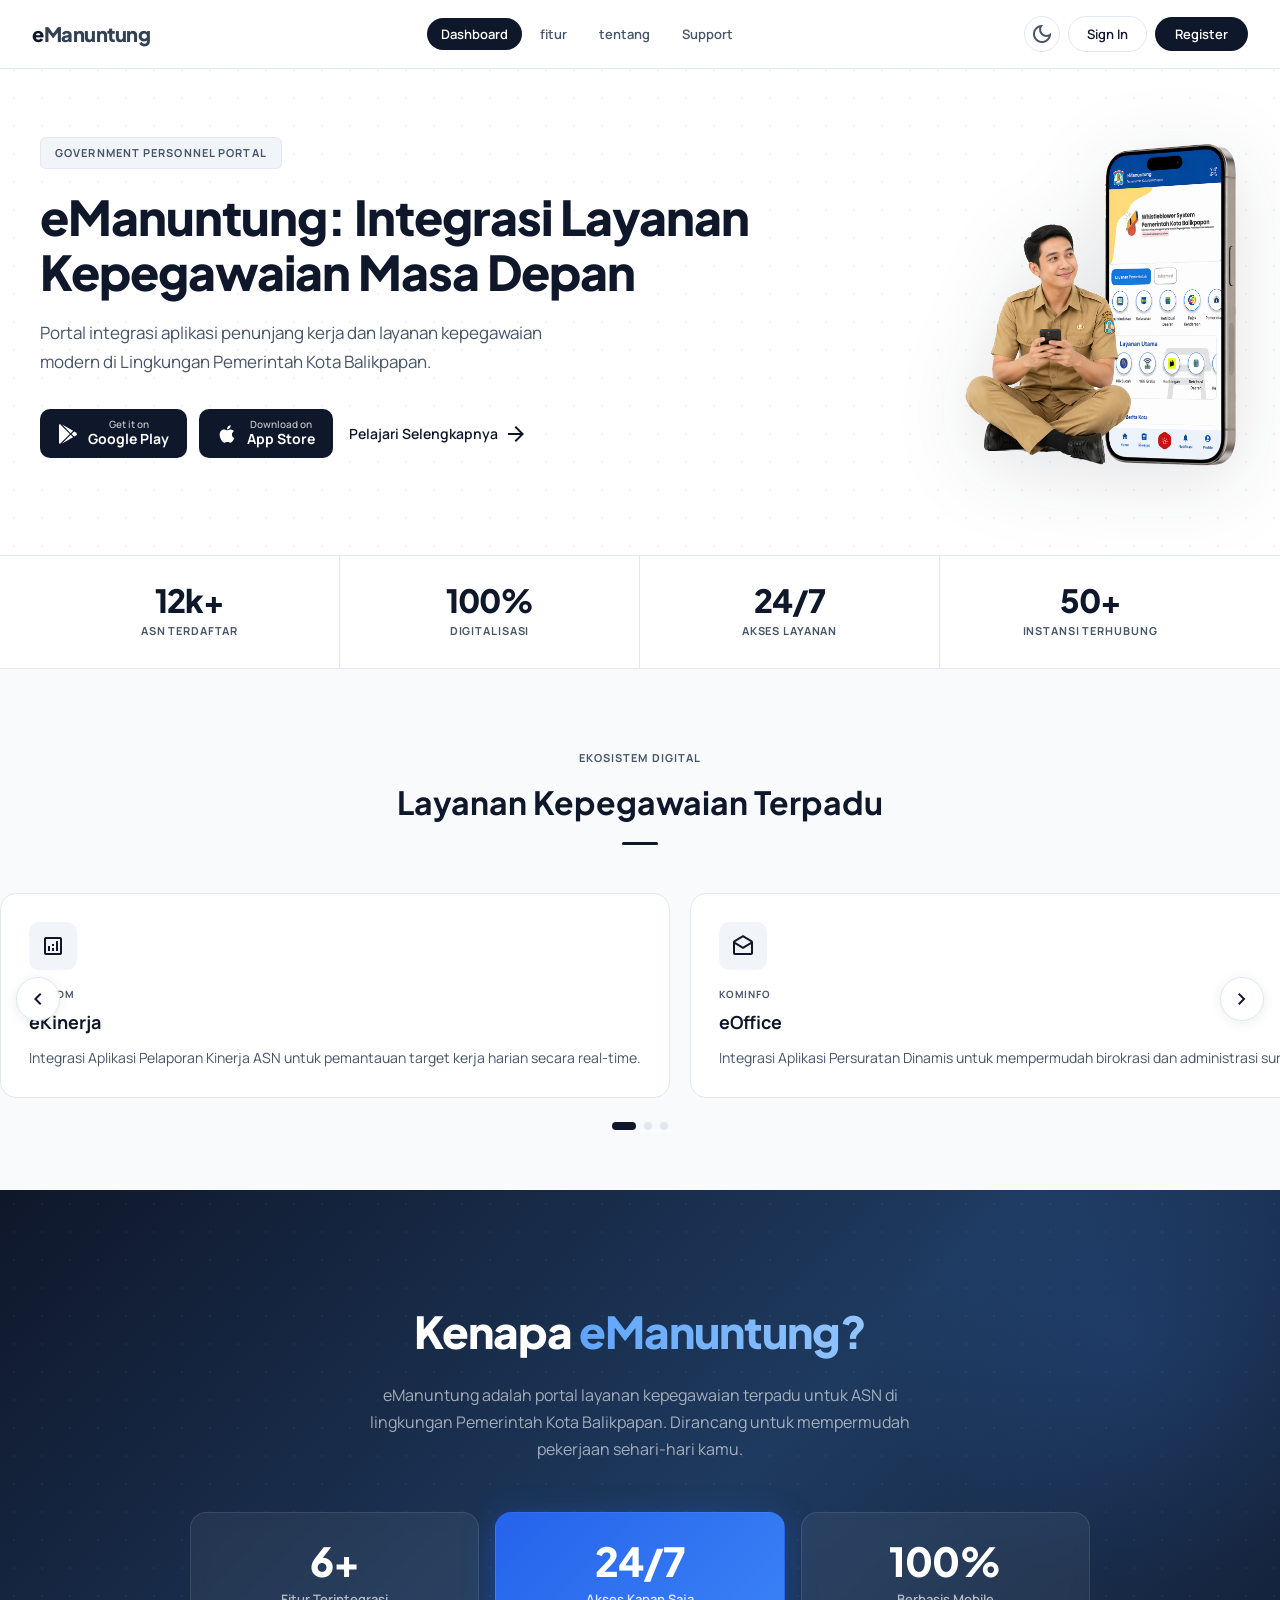
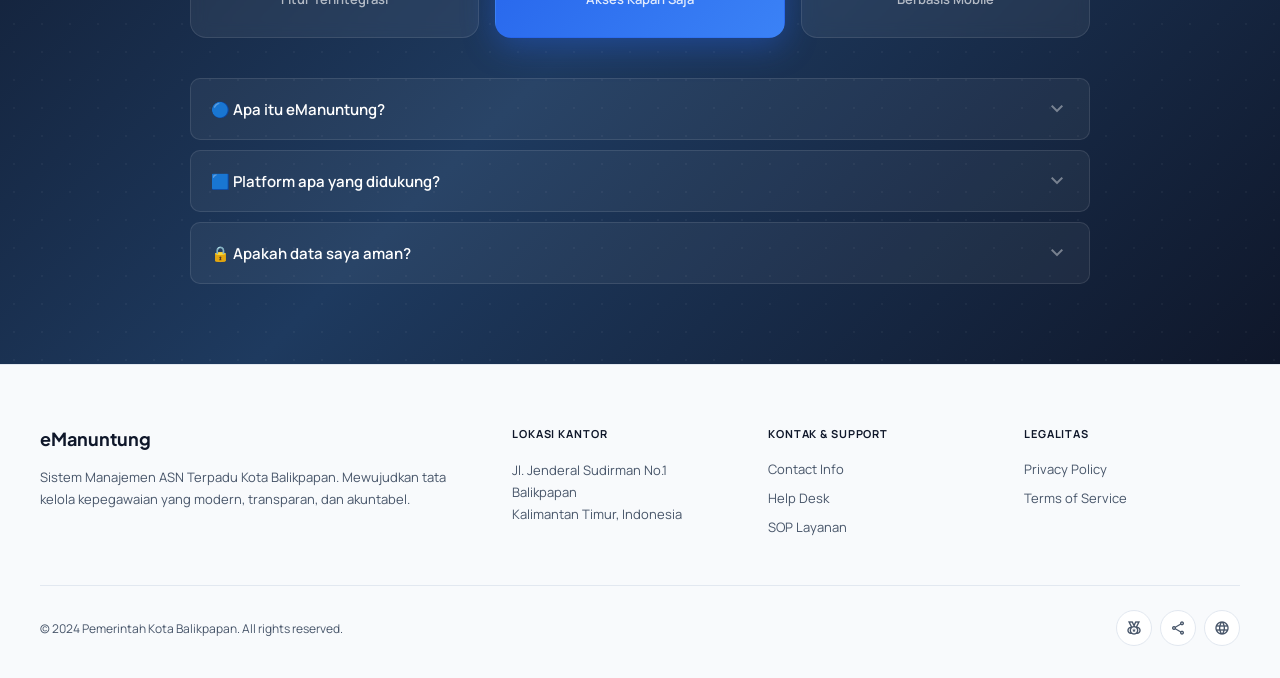
==== tes 2/index.html @ 8e890d52 "furst" ====
<!DOCTYPE html>
<html lang="id" data-theme="light">
<head>
  <meta charset="UTF-8" />
  <meta name="viewport" content="width=device-width, initial-scale=1.0" />
  <title>eManuntung - Portal Layanan Kepegawaian Balikpapan</title>
  <link rel="stylesheet" href="style.css" />
  <link href="https://fonts.googleapis.com/css2?family=Manrope:wght@400;500;600;700;800&family=Plus+Jakarta+Sans:wght@700;800&display=swap" rel="stylesheet" />
  <link href="https://fonts.googleapis.com/css2?family=Material+Symbols+Outlined:opsz,wght,FILL,GRAD@24,400,0,0" rel="stylesheet" />
</head>
<body>

  <!-- NAVBAR -->
  <nav class="navbar" id="navbar">
    <div class="nav-container">
      <div class="nav-brand">e<span>Manuntung</span></div>

      <div class="nav-links" id="navLinks">
        <a href="#hero" class="nav-link active">Dashboard</a>
        <a href="#features" class="nav-link">fitur</a>
        <a href="#guidelines" class="nav-link">tentang</a>
      
        <a href="#support" class="nav-link">Support</a>
      </div>

      <div class="nav-actions">
        <button class="btn-dark-toggle" id="darkToggle" title="Toggle Dark Mode">
          <span class="material-symbols-outlined" id="darkIcon">dark_mode</span>
        </button>
        <button class="btn-outline" id="btnSignIn">Sign In</button>
        <button class="btn-solid" id="btnRegister">Register</button>
        <button class="nav-hamburger" id="hamburger">
          <span class="material-symbols-outlined">menu</span>
        </button>
      </div>
    </div>
  </nav>

  <!-- HERO -->
  <header class="hero" id="hero">
    <div class="hero-pattern"></div>
    <div class="hero-container">
      <div class="hero-content">
        <div class="hero-badge">Government Personnel Portal</div>
        <h1 class="hero-title">eManuntung: Integrasi Layanan Kepegawaian Masa Depan</h1>
        <p class="hero-desc">Portal integrasi aplikasi penunjang kerja dan layanan kepegawaian modern di Lingkungan Pemerintah Kota Balikpapan.</p>
        <div class="hero-ctas">
          <button class="cta-store">
            <svg viewBox="0 0 512 512" width="20" height="20"><path d="M325.3 234.3L104.6 13l280.8 161.2-60.1 60.1zM47 0C34 6.8 25.3 19.2 25.3 35.3v441.3c0 16.1 8.7 28.5 21.7 35.3l256.6-256L47 0zm425.2 225.6l-58.9-34.1-65.7 64.5 65.7 64.5 60.1-34.1c18-10.3 18-28.5-1.2-40.8zM325.3 277.7l60.1 60.1L104.6 499l220.7-221.3z" fill="currentColor"/></svg>
            <div>



              
              <div class="store-sub">Get it on</div>
              <div class="store-name">Google Play</div>
            </div>
          </button>
          <button class="cta-store">
            <svg viewBox="0 0 384 512" width="20" height="20"><path d="M318.7 268.7c-.2-36.7 16.4-64.4 50-84.8-18.8-26.9-47.2-41.7-84.7-44.6-35.5-2.8-74.3 20.7-88.5 20.7-15 0-49.4-19.7-76.4-19.7C63.3 141.2 4 184.8 4 273.5q0 39.3 14.4 81.2c12.8 36.7 59 126.7 107.2 125.2 25.2-.6 43-17.9 75.8-17.9 31.8 0 48.3 17.9 76.4 17.9 48.6-.7 90.4-82.5 102.6-119.3-65.2-30.7-61.7-90-61.7-91.9zm-56.6-164.2c27.3-32.4 24.8-61.9 24-72.5-24.1 1.4-52 16.4-67.9 34.9-17.5 19.8-27.8 44.3-25.6 71.9 26.1 2 49.9-11.4 69.5-34.3z" fill="currentColor"/></svg>
            <div>
                

              <div class="store-sub">Download on</div>
              <div class="store-name">App Store</div> 
               
            </div>
          </button>
          <button class="cta-learn">
            Pelajari Selengkapnya
            <span class="material-symbols-outlined">arrow_forward</span>
          </button>
        </div>
      </div>
     <div class="hero-image-wrap">
  <img src="gambar orang dan hp.png" alt="eManuntung App Preview" class="hero-img" />
</div>
    </div>
  </header>

  <!-- STATS -->
  <section class="stats-bar">
    <div class="stats-container">
      <div class="stat-item">
        <div class="stat-num">12k+</div>
        <div class="stat-lbl">ASN Terdaftar</div>
      </div>
      <div class="stat-item">
        <div class="stat-num">100%</div>
        <div class="stat-lbl">Digitalisasi</div>
      </div>
      <div class="stat-item">
        <div class="stat-num">24/7</div>
        <div class="stat-lbl">Akses Layanan</div>
      </div>
      <div class="stat-item">
        <div class="stat-num">50+</div>
        <div class="stat-lbl">Instansi Terhubung</div>
      </div>
    </div>
  </section>

  <!-- FEATURES -->
  <section class="features" id="features">
    <div class="section-header">
      <span class="section-label">Ekosistem Digital</span>
      <h2 class="section-title">Layanan Kepegawaian Terpadu</h2>
      <div class="section-divider"></div>
    </div>

    <div class="slider-wrapper">
      <button class="slider-btn left" id="sliderLeft">
        <span class="material-symbols-outlined">chevron_left</span>
      </button>
      <div class="cards-track" id="cardsTrack">
        <div class="feature-card">
          <div class="card-icon"><span class="material-symbols-outlined" style="--fill:1">analytics</span></div>
          <div class="card-tag">BKPSDM</div>
          <div class="card-name">eKinerja</div>
          <p class="card-desc">Integrasi Aplikasi Pelaporan Kinerja ASN untuk pemantauan target kerja harian secara real-time.</p>
        </div>
        <div class="feature-card">
          <div class="card-icon"><span class="material-symbols-outlined" style="--fill:1">drafts</span></div>
          <div class="card-tag">KOMINFO</div>
          <div class="card-name">eOffice</div>
          <p class="card-desc">Integrasi Aplikasi Persuratan Dinamis untuk mempermudah birokrasi dan administrasi surat-menyurat.</p>
        </div>
        <div class="feature-card">
          <div class="card-icon"><span class="material-symbols-outlined" style="--fill:1">location_on</span></div>
          <div class="card-tag">KEHADIRAN</div>
          <div class="card-name">Presensi Kehadiran</div>
          <p class="card-desc">Presensi Online berbasis GPS Mobile untuk akurasi data kehadiran pegawai.</p>
        </div>
        <div class="feature-card">
          <div class="card-icon"><span class="material-symbols-outlined" style="--fill:1">groups</span></div>
          <div class="card-tag">KEGIATAN</div>
          <div class="card-name">Presensi Kegiatan</div>
          <p class="card-desc">Presensi Kegiatan, Rapat atau Event berbasis GPS Mobile untuk dokumentasi terintegrasi.</p>
        </div>
        <div class="feature-card">
          <div class="card-icon"><span class="material-symbols-outlined" style="--fill:1">mail</span></div>
          <div class="card-tag">KOMUNIKASI</div>
          <div class="card-name">eMail Kota</div>
          <p class="card-desc">Integrasi Akses Akun eMail Pemerintah Kota Balikpapan untuk koordinasi kedinasan yang aman.</p>
        </div>
        <div class="feature-card">
          <div class="card-icon"><span class="material-symbols-outlined" style="--fill:1">database</span></div>
          <div class="card-tag">BKPSDM</div>
          <div class="card-name">Simpeg</div>
          <p class="card-desc">Integrasi Data Sistem Informasi Kepegawaian BKPSDM untuk pengelolaan profil ASN terpusat.</p>
        </div>
      </div>
      <button class="slider-btn right" id="sliderRight">
        <span class="material-symbols-outlined">chevron_right</span>
      </button>
    </div>
    <div class="slider-dots" id="sliderDots">
      <div class="dot active"></div>
      <div class="dot"></div>
      <div class="dot"></div>
    </div>
  </section>
<!-- KENAPA EMANUNTUNG -->
<section class="why-section" id="guidelines">
  <div class="why-container">

    <div class="why-header">
      <span class="why-label"></span>
      <h2 class="why-title">Kenapa <span>eManuntung?</span></h2>
      <p class="why-desc">eManuntung adalah portal layanan kepegawaian terpadu untuk ASN di lingkungan Pemerintah Kota Balikpapan. Dirancang untuk mempermudah pekerjaan sehari-hari kamu.</p>
    </div>

    <div class="why-stats">
      <div class="why-stat-card">
        <div class="why-stat-num">6+</div>
        <div class="why-stat-lbl">Fitur Terintegrasi</div>
      </div>
      <div class="why-stat-card highlight">
        <div class="why-stat-num">24/7</div>
        <div class="why-stat-lbl">Akses Kapan Saja</div>
      </div>
      <div class="why-stat-card">
        <div class="why-stat-num">100%</div>
        <div class="why-stat-lbl">Berbasis Mobile</div>
      </div>
    </div>

    <div class="why-faq">
      <div class="faq-item">
        <button class="faq-btn" onclick="toggleFaq(this)">
          <span>🔵 Apa itu eManuntung?</span>
          <span class="material-symbols-outlined faq-icon">expand_more</span>
        </button>
        <div class="faq-answer">
          eManuntung adalah aplikasi portal terintegrasi yang menghubungkan seluruh layanan kepegawaian ASN Kota Balikpapan dalam satu platform digital yang mudah diakses.
        </div>
      </div>
      <div class="faq-item">
        <button class="faq-btn" onclick="toggleFaq(this)">
          <span>🟦 Platform apa yang didukung?</span>
          <span class="material-symbols-outlined faq-icon">expand_more</span>
        </button>
        <div class="faq-answer">
          eManuntung tersedia di Android (Google Play) dan iOS (App Store), serta dapat diakses melalui browser di desktop maupun perangkat mobile.
        </div>
      </div>
      <div class="faq-item">
        <button class="faq-btn" onclick="toggleFaq(this)">
          <span>🔒 Apakah data saya aman?</span>
          <span class="material-symbols-outlined faq-icon">expand_more</span>
        </button>
        <div class="faq-answer">
          Ya, seluruh data ASN dienkripsi dan disimpan di server pemerintah yang aman sesuai standar keamanan data nasional.
        </div>
      </div>
    </div>

  </div>
</section>

  <!-- FOOTER -->
  <footer class="footer">
    <div class="footer-container">
      <div class="footer-col">
        <div class="footer-brand">eManuntung</div>
        <p class="footer-text">Sistem Manajemen ASN Terpadu Kota Balikpapan. Mewujudkan tata kelola kepegawaian yang modern, transparan, dan akuntabel.</p>
      </div>
      <div class="footer-col">
        <div class="footer-head">Lokasi Kantor</div>
        <p class="footer-text">Jl. Jenderal Sudirman No.1 Balikpapan<br/>Kalimantan Timur, Indonesia</p>
      </div>
      <div class="footer-col">
        <div class="footer-head">Kontak &amp; Support</div>
        <a href="#" class="footer-link">Contact Info</a>
        <a href="#" class="footer-link">Help Desk</a>
        <a href="#" class="footer-link">SOP Layanan</a>
      </div>
      <div class="footer-col">
        <div class="footer-head">Legalitas</div>
        <a href="#" class="footer-link">Privacy Policy</a>
        <a href="#" class="footer-link">Terms of Service</a>
      </div>
    </div>
    <div class="footer-bottom">
      <span>© 2024 Pemerintah Kota Balikpapan. All rights reserved.</span>
      <div class="social-icons">
        <a href="#" class="social-icon"><span class="material-symbols-outlined">social_leaderboard</span></a>
        <a href="#" class="social-icon"><span class="material-symbols-outlined">share</span></a>
        <a href="#" class="social-icon"><span class="material-symbols-outlined">language</span></a>
      </div>
    </div>
  </footer>

  <!-- MODAL SIGN IN -->
  <div class="modal-overlay" id="modalSignIn">
    <div class="modal">
      <button class="modal-close" id="closeSignIn"><span class="material-symbols-outlined">close</span></button>
      <div class="modal-logo">e<span>Manuntung</span></div>
      <h2 class="modal-title">Masuk ke Akun</h2>
      <p class="modal-desc">Gunakan akun kepegawaian Anda</p>
      <div class="form-group">
        <label>NIP / Username</label>
        <input type="text" placeholder="Masukkan NIP atau username" />
      </div>
      <div class="form-group">
        <label>Password</label>
        <input type="password" placeholder="Masukkan password" />
      </div>
      <button class="modal-btn">Masuk</button>
      <p class="modal-switch">Belum punya akun? <span id="switchToRegister">Daftar sekarang</span></p>
    </div>
  </div>

  <!-- MODAL REGISTER -->
  <div class="modal-overlay" id="modalRegister">
    <div class="modal">
      <button class="modal-close" id="closeRegister"><span class="material-symbols-outlined">close</span></button>
      <div class="modal-logo">e<span>Manuntung</span></div>
      <h2 class="modal-title">Daftar Akun</h2>
      <p class="modal-desc">Buat akun kepegawaian baru</p>
      <div class="form-group">
        <label>Nama Lengkap</label>
        <input type="text" placeholder="Masukkan nama lengkap" />
      </div>
      <div class="form-group">
        <label>NIP</label>
        <input type="text" placeholder="Masukkan NIP" />
      </div>
      <div class="form-group">
        <label>Password</label>
        <input type="password" placeholder="Buat password" />
      </div>
      <button class="modal-btn">Daftar</button>
      <p class="modal-switch">Sudah punya akun? <span id="switchToSignIn">Masuk sekarang</span></p>
    </div>
  </div>

  <script src="script.js"></script>
</body>
</html>
---- tes 2/style.css ----
/* ===========================
   CSS VARIABLES (THEME)
=========================== */
:root {
  --primary: #0F172A;
  --secondary: #334155;
  --tertiary: #475569;
  --bg: #FFFFFF;
  --bg-surface: #F8FAFC;
  --bg-card: #FFFFFF;
  --bg-muted: #F1F5F9;
  --border: #E2E8F0;
  --border-light: #F1F5F9;
  --text: #0F172A;
  --text-muted: #475569;
  --text-light: #94A3B8;
  --shadow: rgba(15, 23, 42, 0.08);
  --radius-sm: 6px;
  --radius-md: 10px;
  --radius-lg: 16px;
  --radius-full: 999px;
  --transition: 0.2s ease;
  --font-main: 'Manrope', sans-serif;
  --font-display: 'Plus Jakarta Sans', sans-serif;
}

[data-theme="dark"] {
  --primary: #F1F5F9;
  --secondary: #CBD5E1;
  --tertiary: #94A3B8;
  --bg: #0F172A;
  --bg-surface: #1E293B;
  --bg-card: #1E293B;
  --bg-muted: #334155;
  --border: #334155;
  --border-light: #1E293B;
  --text: #F1F5F9;
  --text-muted: #94A3B8;
  --text-light: #64748B;
  --shadow: rgba(0, 0, 0, 0.3);
}

/* ===========================
   RESET & BASE
=========================== */
*, *::before, *::after { box-sizing: border-box; margin: 0; padding: 0; }

html { scroll-behavior: smooth; }

body {
  font-family: var(--font-main);
  background: var(--bg);
  color: var(--text);
  font-size: 16px;
  line-height: 1.6;
  overflow-x: hidden;
  transition: background var(--transition), color var(--transition);
}

a { text-decoration: none; color: inherit; }
button { cursor: pointer; font-family: inherit; }
input { font-family: inherit; }

.material-symbols-outlined {
  font-variation-settings: 'FILL' 0, 'wght' 400, 'GRAD' 0, 'opsz' 24;
  font-size: 20px;
  line-height: 1;
}

/* ===========================
   NAVBAR
=========================== */
.navbar {
  position: fixed;
  top: 0;
  left: 0;
  right: 0;
  z-index: 100;
  background: rgba(255,255,255,0.92);
  backdrop-filter: blur(16px);
  -webkit-backdrop-filter: blur(16px);
  border-bottom: 1px solid var(--border);
  transition: background var(--transition), border-color var(--transition), box-shadow var(--transition);
}

[data-theme="dark"] .navbar {
  background: rgba(15, 23, 42, 0.92);
}

.navbar.scrolled {
  box-shadow: 0 2px 20px var(--shadow);
}

.nav-container {
  max-width: 1280px;
  margin: 0 auto;
  padding: 0 32px;
  height: 68px;
  display: flex;
  align-items: center;
  justify-content: space-between;
  gap: 24px;
}

.nav-brand {
  font-family: var(--font-display);
  font-size: 20px;
  font-weight: 800;
  letter-spacing: -0.5px;
  color: var(--text);
  flex-shrink: 0;
}
.nav-brand span { color: var(--secondary); }

.nav-links {
  display: flex;
  gap: 4px;
  align-items: center;
}

.nav-link {
  font-size: 13px;
  font-weight: 600;
  padding: 6px 14px;
  border-radius: var(--radius-full);
  color: var(--text-muted);
  transition: all var(--transition);
  white-space: nowrap;
}
.nav-link:hover { background: var(--bg-muted); color: var(--text); }
.nav-link.active { background: var(--primary); color: #fff; }
[data-theme="dark"] .nav-link.active { background: #F1F5F9; color: #0F172A; }

.nav-actions {
  display: flex;
  align-items: center;
  gap: 8px;
  flex-shrink: 0;
}

.btn-dark-toggle {
  width: 36px;
  height: 36px;
  border-radius: var(--radius-full);
  border: 1px solid var(--border);
  background: transparent;
  color: var(--text-muted);
  display: flex;
  align-items: center;
  justify-content: center;
  transition: all var(--transition);
}
.btn-dark-toggle:hover { background: var(--bg-muted); color: var(--text); }

.btn-outline {
  font-size: 13px;
  font-weight: 600;
  padding: 8px 18px;
  border-radius: var(--radius-full);
  border: 1px solid var(--border);
  background: transparent;
  color: var(--text);
  transition: all var(--transition);
}
.btn-outline:hover { background: var(--bg-muted); }

.btn-solid {
  font-size: 13px;
  font-weight: 600;
  padding: 8px 20px;
  border-radius: var(--radius-full);
  border: none;
  background: var(--primary);
  color: #fff;
  transition: all var(--transition);
}
.btn-solid:hover { opacity: 0.85; }
[data-theme="dark"] .btn-solid { background: #F1F5F9; color: #0F172A; }

.nav-hamburger {
  display: none;
  width: 36px;
  height: 36px;
  border-radius: var(--radius-sm);
  border: 1px solid var(--border);
  background: transparent;
  color: var(--text);
  align-items: center;
  justify-content: center;
}

/* ===========================
   HERO
=========================== */
.hero {
  position: relative;
  padding: 120px 32px 80px;
  overflow: hidden;
  background: var(--bg);
}

.hero-pattern {
  position: absolute;
  inset: 0;
  background-image: radial-gradient(var(--border) 1px, transparent 1px);
  background-size: 28px 28px;
  opacity: 0.5;
  pointer-events: none;
}

.hero-container {
  max-width: 1200px;
  margin: 0 auto;
  display: grid;
  grid-template-columns: 1fr 280px;
  gap: 60px;
  align-items: center;
  position: relative;
  z-index: 1;
}

.hero-badge {
  display: inline-block;
  font-size: 11px;
  font-weight: 700;
  letter-spacing: 0.1em;
  text-transform: uppercase;
  background: var(--bg-muted);
  color: var(--text-muted);
  padding: 6px 14px;
  border-radius: var(--radius-sm);
  margin-bottom: 20px;
  border: 1px solid var(--border);
}

.hero-title {
  font-family: var(--font-display);
  font-size: clamp(28px, 4vw, 48px);
  font-weight: 800;
  line-height: 1.15;
  letter-spacing: -1px;
  color: var(--text);
  margin-bottom: 20px;
}

.hero-desc {
  font-size: 17px;
  color: var(--text-muted);
  line-height: 1.7;
  max-width: 520px;
  margin-bottom: 32px;
}

.hero-ctas {
  display: flex;
  flex-wrap: wrap;
  align-items: center;
  gap: 12px;
}

.cta-store {
  display: flex;
  align-items: center;
  gap: 10px;
  background: var(--primary);
  color: #fff;
  padding: 10px 18px;
  border-radius: var(--radius-md);
  border: none;
  transition: all var(--transition);
}
.cta-store:hover { opacity: 0.85; transform: translateY(-1px); }
[data-theme="dark"] .cta-store { background: #F1F5F9; color: #0F172A; }

.store-sub { font-size: 10px; font-weight: 600; opacity: 0.7; line-height: 1; }
.store-name { font-size: 14px; font-weight: 700; line-height: 1.4; }

.cta-learn {
  display: flex;
  align-items: center;
  gap: 6px;
  font-size: 14px;
  font-weight: 600;
  color: var(--text);
  background: transparent;
  border: none;
  padding: 10px 4px;
  transition: all var(--transition);
}
.cta-learn:hover { color: var(--secondary); }
.cta-learn .material-symbols-outlined { transition: transform var(--transition); }
.cta-learn:hover .material-symbols-outlined { transform: translateX(4px); }

/* Hero Image */
.hero-image-wrap {
  display: flex;
  justify-content: center;
  align-items: center;
}

.hero-img {
  width: 100%;
  max-width: 480px;
  height: auto;
  object-fit: contain;
  filter: drop-shadow(0 16px 40px rgba(15, 23, 42, 0.12));
  animation: heroFloat 4s ease-in-out infinite;
}

[data-theme="dark"] .hero-img {
  filter: drop-shadow(0 16px 40px rgba(0, 0, 0, 0.4));
}

@keyframes heroFloat {
  0%, 100% { transform: translateY(0px); }
  50%       { transform: translateY(-10px); }
}
/* ===========================
   STATS BAR
=========================== */
.stats-bar {
  background: var(--bg-card);
  border-top: 1px solid var(--border);
  border-bottom: 1px solid var(--border);
}

.stats-container {
  max-width: 1200px;
  margin: 0 auto;
  display: grid;
  grid-template-columns: repeat(4, 1fr);
}

.stat-item {
  padding: 28px 24px;
  text-align: center;
  border-right: 1px solid var(--border);
}
.stat-item:last-child { border-right: none; }

.stat-num {
  font-family: var(--font-display);
  font-size: 32px;
  font-weight: 800;
  letter-spacing: -1px;
  color: var(--text);
  line-height: 1;
  margin-bottom: 6px;
}

.stat-lbl {
  font-size: 11px;
  font-weight: 700;
  letter-spacing: 0.08em;
  text-transform: uppercase;
  color: var(--text-muted);
}

/* ===========================
   FEATURES SECTION
=========================== */
.features {
  padding: 80px 0 60px;
  background: var(--bg-surface);
  overflow: hidden;
}

.section-header {
  text-align: center;
  margin-bottom: 40px;
  padding: 0 32px;
}

.section-label {
  font-size: 11px;
  font-weight: 700;
  letter-spacing: 0.1em;
  text-transform: uppercase;
  color: var(--text-muted);
  display: block;
  margin-bottom: 10px;
}

.section-title {
  font-family: var(--font-display);
  font-size: clamp(22px, 3vw, 32px);
  font-weight: 700;
  color: var(--text);
}

.section-divider {
  width: 36px;
  height: 3px;
  background: var(--text);
  margin: 14px auto 0;
  border-radius: 2px;
}

.slider-wrapper {
  position: relative;
  display: flex;
  align-items: center;
}

.slider-btn {
  position: absolute;
  z-index: 10;
  width: 44px;
  height: 44px;
  border-radius: var(--radius-full);
  border: 1px solid var(--border);
  background: var(--bg-card);
  color: var(--text);
  display: flex;
  align-items: center;
  justify-content: center;
  box-shadow: 0 2px 12px var(--shadow);
  transition: all var(--transition);
  flex-shrink: 0;
}
.slider-btn:hover { background: var(--primary); color: #fff; border-color: var(--primary); }
[data-theme="dark"] .slider-btn:hover { background: #F1F5F9; color: #0F172A; }
.slider-btn.left { left: 16px; }
.slider-btn.right { right: 16px; }

.cards-track {
  display: flex;
  gap: 20px;
  overflow-x: auto;
  scroll-snap-type: x mandatory;
  scroll-behavior: smooth;
  padding: 8px 80px 16px;
  -ms-overflow-style: none;
  scrollbar-width: none;
}
.cards-track::-webkit-scrollbar { display: none; }

.feature-card {
  min-width: 280px;
  background: var(--bg-card);
  border: 1px solid var(--border);
  border-radius: var(--radius-lg);
  padding: 28px;
  scroll-snap-align: start;
  flex-shrink: 0;
  transition: all var(--transition);
  cursor: default;
}
.feature-card:hover {
  border-color: var(--primary);
  box-shadow: 0 8px 32px var(--shadow);
  transform: translateY(-4px);
}

.card-icon {
  width: 48px;
  height: 48px;
  background: var(--bg-muted);
  border-radius: var(--radius-md);
  display: flex;
  align-items: center;
  justify-content: center;
  margin-bottom: 16px;
  color: var(--text);
  transition: all var(--transition);
}
.feature-card:hover .card-icon { background: var(--primary); color: #fff; }
[data-theme="dark"] .feature-card:hover .card-icon { background: #F1F5F9; color: #0F172A; }

.card-tag {
  font-size: 10px;
  font-weight: 700;
  letter-spacing: 0.08em;
  text-transform: uppercase;
  color: var(--text-muted);
  margin-bottom: 6px;
}

.card-name {
  font-size: 18px;
  font-weight: 700;
  color: var(--text);
  margin-bottom: 10px;
}

.card-desc {
  font-size: 14px;
  color: var(--text-muted);
  line-height: 1.6;
}

.slider-dots {
  display: flex;
  justify-content: center;
  gap: 8px;
  margin-top: 8px;
  padding: 0 32px;
}

.dot {
  width: 8px;
  height: 8px;
  border-radius: var(--radius-full);
  background: var(--border);
  transition: all var(--transition);
  cursor: pointer;
}
.dot.active {
  background: var(--primary);
  width: 24px;
}

/* ===========================
   TRANSFORM SECTION
=========================== */
.transform-section {
  padding: 80px 32px;
  background: var(--bg-muted);
  position: relative;
  overflow: hidden;
}

.transform-section::before {
  content: '';
  position: absolute;
  inset: 0;
  background-image: radial-gradient(var(--border) 1px, transparent 1px);
  background-size: 24px 24px;
  opacity: 0.4;
  pointer-events: none;
}

.transform-container {
  max-width: 1200px;
  margin: 0 auto;
  display: grid;
  grid-template-columns: 1fr 1fr;
  gap: 48px;
  align-items: start;
  position: relative;
  z-index: 1;
}

.transform-title {
  font-family: var(--font-display);
  font-size: clamp(24px, 3.5vw, 40px);
  font-weight: 800;
  line-height: 1.2;
  letter-spacing: -1px;
  margin-bottom: 16px;
  color: var(--text);
}
.transform-title span { color: var(--secondary); }

.transform-desc {
  font-size: 16px;
  color: var(--text-muted);
  line-height: 1.7;
  margin-bottom: 28px;
}

.mini-cards { display: flex; flex-direction: column; gap: 12px; }

.mini-card {
  background: rgba(255,255,255,0.7);
  backdrop-filter: blur(8px);
  border: 1px solid var(--border);
  border-radius: var(--radius-md);
  padding: 16px;
}
[data-theme="dark"] .mini-card { background: rgba(30,41,59,0.7); }

.mini-card-head {
  display: flex;
  justify-content: space-between;
  align-items: center;
  padding-bottom: 10px;
  margin-bottom: 10px;
  border-bottom: 1px solid var(--border);
}
.mini-card-head-left {
  display: flex;
  align-items: center;
  gap: 8px;
  font-size: 12px;
  font-weight: 700;
  letter-spacing: 0.04em;
  text-transform: uppercase;
  color: var(--text-muted);
}
.mini-card-head-left .material-symbols-outlined { font-size: 16px; }
.mini-card-head .material-symbols-outlined { font-size: 16px; color: var(--text-muted); }

.mini-row {
  display: flex;
  justify-content: space-between;
  align-items: center;
  padding: 5px 0;
}
.mini-row-left {
  display: flex;
  align-items: center;
  gap: 8px;
  font-size: 13px;
  color: var(--text);
}
.mini-dot {
  width: 7px;
  height: 7px;
  border-radius: var(--radius-full);
  background: var(--primary);
  flex-shrink: 0;
}
.mini-dot.secondary { background: var(--secondary); }
.mini-time { font-size: 11px; color: var(--text-muted); }

/* Stats card */
.stats-card {
  background: var(--bg-card);
  border: 1px solid var(--border);
  border-radius: var(--radius-lg);
  padding: 28px;
  box-shadow: 0 4px 24px var(--shadow);
}

.stats-card-head {
  display: flex;
  justify-content: space-between;
  align-items: center;
  padding-bottom: 16px;
  margin-bottom: 20px;
  border-bottom: 1px solid var(--border);
}
.stats-card-head-left {
  display: flex;
  align-items: center;
  gap: 8px;
  font-size: 14px;
  font-weight: 600;
  letter-spacing: 0.02em;
  color: var(--text);
}
.stats-card-head-left .material-symbols-outlined { color: var(--text-muted); }

.refresh-btn {
  width: 32px;
  height: 32px;
  border-radius: var(--radius-full);
  border: 1px solid var(--border);
  background: transparent;
  color: var(--text-muted);
  display: flex;
  align-items: center;
  justify-content: center;
  transition: all var(--transition);
}
.refresh-btn:hover { background: var(--bg-muted); color: var(--text); }
.refresh-btn.spinning .material-symbols-outlined { animation: spin 0.6s linear; }

@keyframes spin { from { transform: rotate(0deg); } to { transform: rotate(360deg); } }

.stats-grid {
  display: grid;
  grid-template-columns: 1fr 1fr;
  gap: 12px;
  margin-bottom: 16px;
}

.stats-box {
  background: var(--bg-muted);
  border-radius: var(--radius-md);
  padding: 16px;
}
.stats-box-lbl {
  font-size: 10px;
  font-weight: 700;
  letter-spacing: 0.06em;
  text-transform: uppercase;
  color: var(--text-muted);
  margin-bottom: 6px;
}
.stats-box-val {
  font-size: 26px;
  font-weight: 800;
  letter-spacing: -0.5px;
  color: var(--text);
}
.stats-box-val.secondary { color: var(--secondary); }

.progress-bar {
  height: 8px;
  background: var(--bg-muted);
  border-radius: var(--radius-full);
  overflow: hidden;
  margin-bottom: 10px;
}
.progress-fill {
  height: 100%;
  background: var(--primary);
  border-radius: var(--radius-full);
  width: 0%;
  transition: width 1s ease;
}
[data-theme="dark"] .progress-fill { background: #F1F5F9; }

.stats-note {
  font-size: 12px;
  color: var(--text-muted);
  text-align: center;
}

/* ===========================
   FOOTER
=========================== */
.footer {
  background: var(--bg-surface);
  border-top: 1px solid var(--border);
  padding: 60px 32px 32px;
}

.footer-container {
  max-width: 1200px;
  margin: 0 auto;
  display: grid;
  grid-template-columns: 2fr 1fr 1fr 1fr;
  gap: 40px;
  margin-bottom: 40px;
}

.footer-brand {
  font-family: var(--font-display);
  font-size: 18px;
  font-weight: 700;
  color: var(--text);
  margin-bottom: 12px;
}

.footer-text {
  font-size: 13px;
  color: var(--text-muted);
  line-height: 1.7;
}

.footer-head {
  font-size: 11px;
  font-weight: 700;
  letter-spacing: 0.08em;
  text-transform: uppercase;
  color: var(--text);
  margin-bottom: 16px;
}

.footer-link {
  display: block;
  font-size: 13px;
  color: var(--text-muted);
  margin-bottom: 8px;
  transition: color var(--transition);
}
.footer-link:hover { color: var(--text); }

.footer-bottom {
  max-width: 1200px;
  margin: 0 auto;
  padding-top: 24px;
  border-top: 1px solid var(--border);
  display: flex;
  justify-content: space-between;
  align-items: center;
  font-size: 12px;
  color: var(--text-muted);
}

.social-icons { display: flex; gap: 8px; }

.social-icon {
  width: 36px;
  height: 36px;
  border-radius: var(--radius-full);
  border: 1px solid var(--border);
  background: var(--bg-card);
  display: flex;
  align-items: center;
  justify-content: center;
  color: var(--text-muted);
  transition: all var(--transition);
}
.social-icon:hover { color: var(--text); border-color: var(--text); }
.social-icon .material-symbols-outlined { font-size: 16px; }

/* ===========================
   MODAL
=========================== */
.modal-overlay {
  position: fixed;
  inset: 0;
  z-index: 200;
  background: rgba(15, 23, 42, 0.5);
  backdrop-filter: blur(4px);
  display: flex;
  align-items: center;
  justify-content: center;
  opacity: 0;
  pointer-events: none;
  transition: opacity var(--transition);
  padding: 20px;
}

.modal-overlay.active {
  opacity: 1;
  pointer-events: all;
}

.modal {
  background: var(--bg-card);
  border: 1px solid var(--border);
  border-radius: var(--radius-lg);
  padding: 40px;
  width: 100%;
  max-width: 420px;
  position: relative;
  transform: translateY(20px);
  transition: transform var(--transition);
  box-shadow: 0 24px 64px rgba(0,0,0,0.2);
}

.modal-overlay.active .modal { transform: translateY(0); }

.modal-close {
  position: absolute;
  top: 16px;
  right: 16px;
  width: 32px;
  height: 32px;
  border-radius: var(--radius-full);
  border: 1px solid var(--border);
  background: transparent;
  color: var(--text-muted);
  display: flex;
  align-items: center;
  justify-content: center;
  transition: all var(--transition);
}
.modal-close:hover { background: var(--bg-muted); color: var(--text); }

.modal-logo {
  font-family: var(--font-display);
  font-size: 18px;
  font-weight: 800;
  color: var(--text);
  margin-bottom: 20px;
}
.modal-logo span { color: var(--secondary); }

.modal-title {
  font-size: 22px;
  font-weight: 700;
  color: var(--text);
  margin-bottom: 6px;
}

.modal-desc {
  font-size: 14px;
  color: var(--text-muted);
  margin-bottom: 24px;
}

.form-group {
  margin-bottom: 16px;
}
.form-group label {
  display: block;
  font-size: 13px;
  font-weight: 600;
  color: var(--text);
  margin-bottom: 6px;
}
.form-group input {
  width: 100%;
  padding: 10px 14px;
  border: 1px solid var(--border);
  border-radius: var(--radius-sm);
  background: var(--bg-surface);
  color: var(--text);
  font-size: 14px;
  outline: none;
  transition: all var(--transition);
}
.form-group input::placeholder { color: var(--text-light); }
.form-group input:focus { border-color: var(--primary); box-shadow: 0 0 0 3px rgba(15,23,42,0.08); }
[data-theme="dark"] .form-group input:focus { box-shadow: 0 0 0 3px rgba(241,245,249,0.1); }

.modal-btn {
  width: 100%;
  padding: 12px;
  border-radius: var(--radius-md);
  border: none;
  background: var(--primary);
  color: #fff;
  font-size: 15px;
  font-weight: 700;
  margin-top: 8px;
  margin-bottom: 16px;
  transition: all var(--transition);
}
.modal-btn:hover { opacity: 0.85; }
[data-theme="dark"] .modal-btn { background: #F1F5F9; color: #0F172A; }

.modal-switch {
  font-size: 13px;
  color: var(--text-muted);
  text-align: center;
}
.modal-switch span {
  color: var(--text);
  font-weight: 600;
  cursor: pointer;
  text-decoration: underline;
}

/* ===========================
   RESPONSIVE
=========================== */
@media (max-width: 1024px) {
  .footer-container { grid-template-columns: 1fr 1fr; }
  .transform-container { grid-template-columns: 1fr; }
  .hero-container { grid-template-columns: 1fr 480px }
  .hero-phone { display: none; }
}

@media (max-width: 768px) {
  .nav-links { display: none; }
  .nav-links.open {
    display: flex;
    flex-direction: column;
    position: absolute;
    top: 68px;
    left: 0;
    right: 0;
    background: var(--bg-card);
    border-bottom: 1px solid var(--border);
    padding: 12px 20px;
    gap: 4px;
    box-shadow: 0 8px 24px var(--shadow);
  }
  .nav-hamburger { display: flex; }
  .btn-outline { display: none; }
  .nav-container { padding: 0 20px; }
  .hero { padding: 100px 20px 60px; }
  .stats-container { grid-template-columns: repeat(2, 1fr); }
  .stat-item:nth-child(2) { border-right: none; }
  .stat-item:nth-child(3) { border-top: 1px solid var(--border); }
  .stat-item:nth-child(4) { border-top: 1px solid var(--border); border-right: none; }
  .footer-container { grid-template-columns: 1fr; gap: 24px; }
  .footer-bottom { flex-direction: column; gap: 16px; text-align: center; }
  .transform-section { padding: 60px 20px; }
  .features { padding: 60px 0 40px; }
  .footer { padding: 40px 20px 24px; }
}

/* tentabg v2 */
/* ===========================
   WHY SECTION
=========================== */
.why-section {
  background: linear-gradient(135deg, #0F172A 0%, #1E3A5F 50%, #0F172A 100%);
  padding: 80px 32px;
  position: relative;
  overflow: hidden;
}

.why-section::before {
  content: '';
  position: absolute;
  inset: 0;
  background-image: radial-gradient(rgba(255,255,255,0.04) 1px, transparent 1px);
  background-size: 28px 28px;
  pointer-events: none;
}

/* Lingkaran dekorasi */
.why-section::after {
  content: '';
  position: absolute;
  width: 500px;
  height: 500px;
  border-radius: 50%;
  background: radial-gradient(circle, rgba(59,130,246,0.12) 0%, transparent 70%);
  top: -100px;
  right: -100px;
  pointer-events: none;
}

.why-container {
  max-width: 900px;
  margin: 0 auto;
  position: relative;
  z-index: 1;
}

.why-header {
  text-align: center;
  margin-bottom: 48px;
}

.why-label {
  display: inline-block;
  font-size: 11px;
  font-weight: 700;
  letter-spacing: 0.12em;
  text-transform: uppercase;
  color: rgba(255,255,255,0.5);
  margin-bottom: 12px;
}

.why-title {
  font-family: var(--font-display);
  font-size: clamp(28px, 4vw, 44px);
  font-weight: 800;
  color: #fff;
  letter-spacing: -1px;
  margin-bottom: 16px;
}
.why-title span {
  background: linear-gradient(90deg, #60A5FA, #93C5FD);
  -webkit-background-clip: text;
  -webkit-text-fill-color: transparent;
  background-clip: text;
}

.why-desc {
  font-size: 16px;
  color: rgba(255,255,255,0.6);
  line-height: 1.7;
  max-width: 600px;
  margin: 0 auto;
}

/* Stats */
.why-stats {
  display: grid;
  grid-template-columns: repeat(3, 1fr);
  gap: 16px;
  margin-bottom: 40px;
}

.why-stat-card {
  background: rgba(255,255,255,0.06);
  border: 1px solid rgba(255,255,255,0.1);
  border-radius: var(--radius-lg);
  padding: 28px 20px;
  text-align: center;
  transition: all 0.3s ease;
  backdrop-filter: blur(8px);
}
.why-stat-card:hover {
  background: rgba(255,255,255,0.1);
  transform: translateY(-4px);
  border-color: rgba(255,255,255,0.2);
}
.why-stat-card.highlight {
  background: linear-gradient(135deg, #2563EB, #3B82F6);
  border-color: transparent;
  box-shadow: 0 8px 32px rgba(37,99,235,0.4);
}

.why-stat-num {
  font-family: var(--font-display);
  font-size: 40px;
  font-weight: 800;
  color: #fff;
  letter-spacing: -1px;
  line-height: 1;
  margin-bottom: 8px;
}

.why-stat-lbl {
  font-size: 13px;
  font-weight: 600;
  color: rgba(255,255,255,0.65);
}
.why-stat-card.highlight .why-stat-lbl { color: rgba(255,255,255,0.85); }

/* FAQ */
.why-faq {
  display: flex;
  flex-direction: column;
  gap: 10px;
}

.faq-item {
  background: rgba(255,255,255,0.05);
  border: 1px solid rgba(255,255,255,0.1);
  border-radius: var(--radius-md);
  overflow: hidden;
  transition: all 0.3s ease;
}
.faq-item:hover { border-color: rgba(255,255,255,0.2); }

.faq-btn {
  width: 100%;
  display: flex;
  justify-content: space-between;
  align-items: center;
  padding: 18px 20px;
  background: transparent;
  border: none;
  color: #fff;
  font-size: 15px;
  font-weight: 600;
  text-align: left;
  gap: 12px;
  transition: all 0.3s ease;
}
.faq-btn:hover { color: #93C5FD; }

.faq-icon {
  flex-shrink: 0;
  color: rgba(255,255,255,0.4);
  transition: transform 0.3s ease;
  font-size: 20px;
}
.faq-item.open .faq-icon { transform: rotate(180deg); color: #60A5FA; }

.faq-answer {
  max-height: 0;
  overflow: hidden;
  font-size: 14px;
  color: rgba(255,255,255,0.6);
  line-height: 1.7;
  padding: 0 20px;
  transition: max-height 0.35s ease, padding 0.3s ease;
}
.faq-item.open .faq-answer {
  max-height: 200px;
  padding: 0 20px 18px;
}

@media (max-width: 600px) {
  .why-stats { grid-template-columns: 1fr; }
}
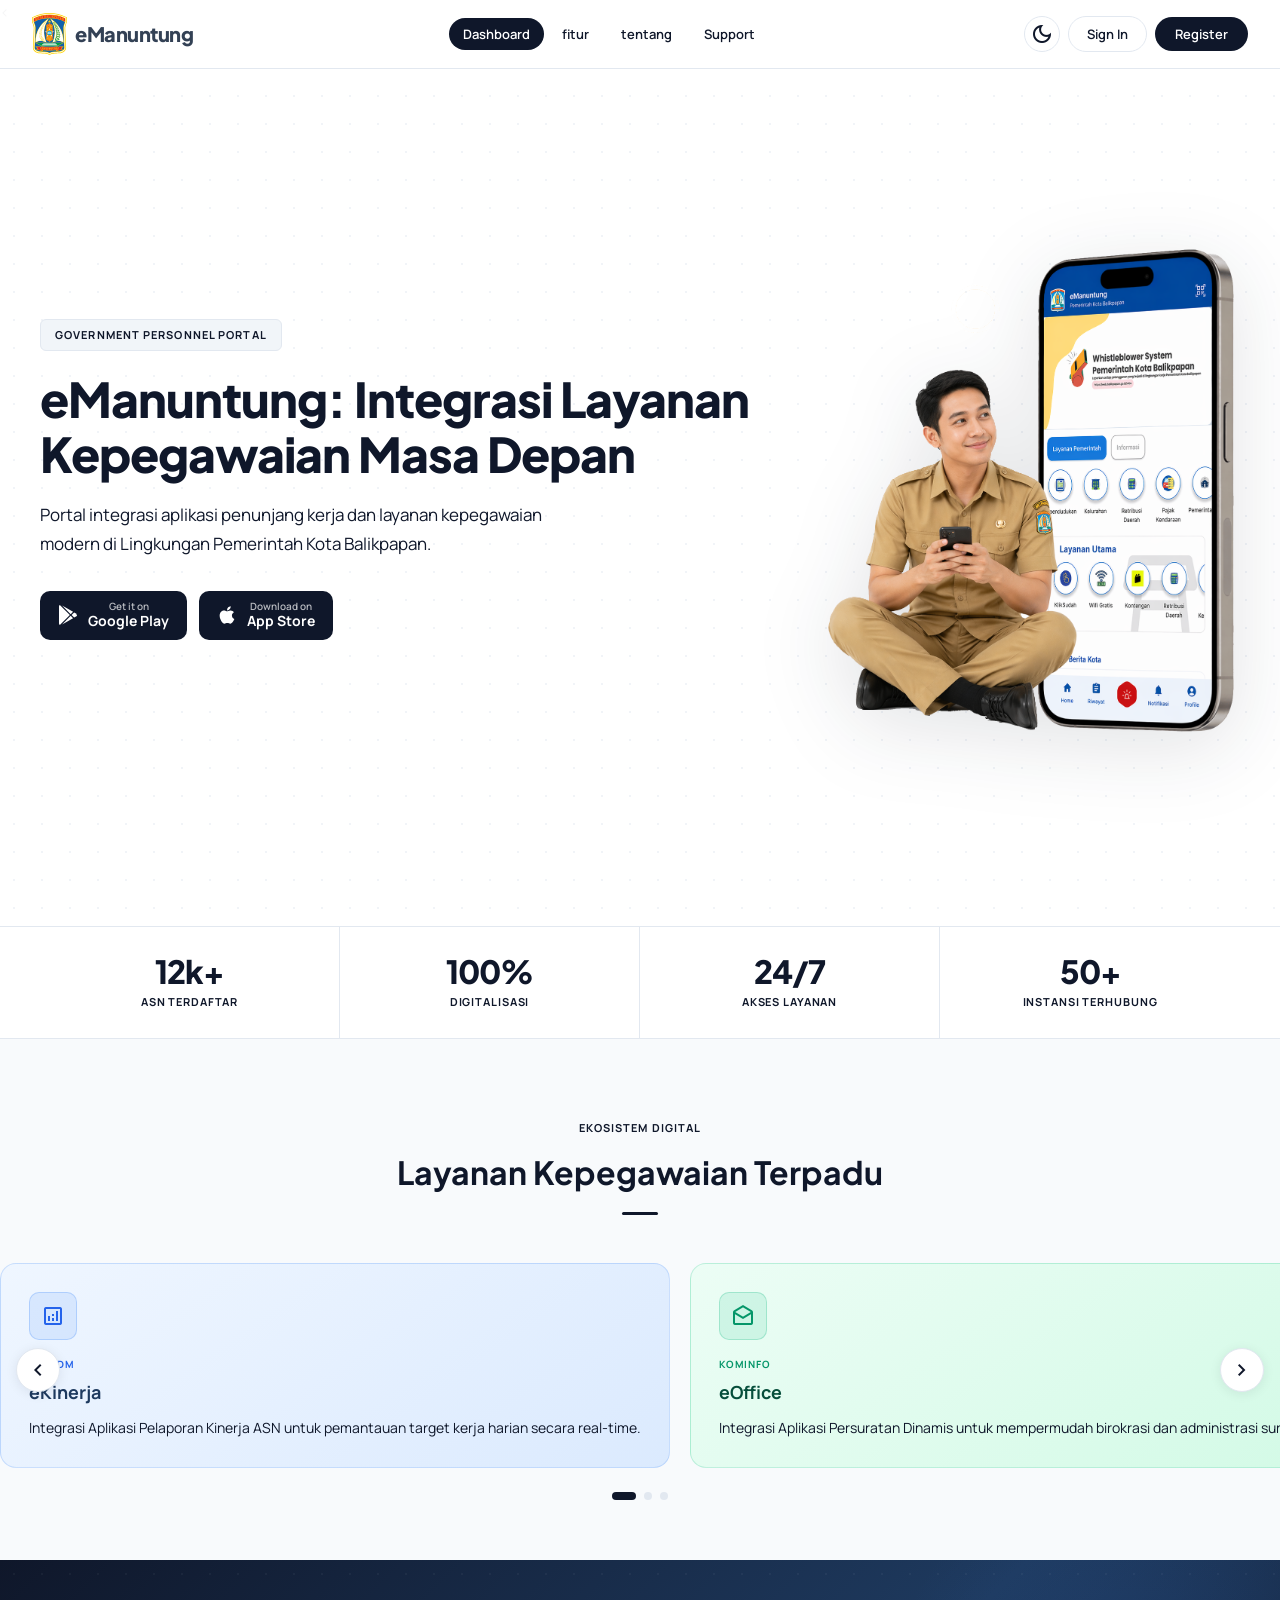
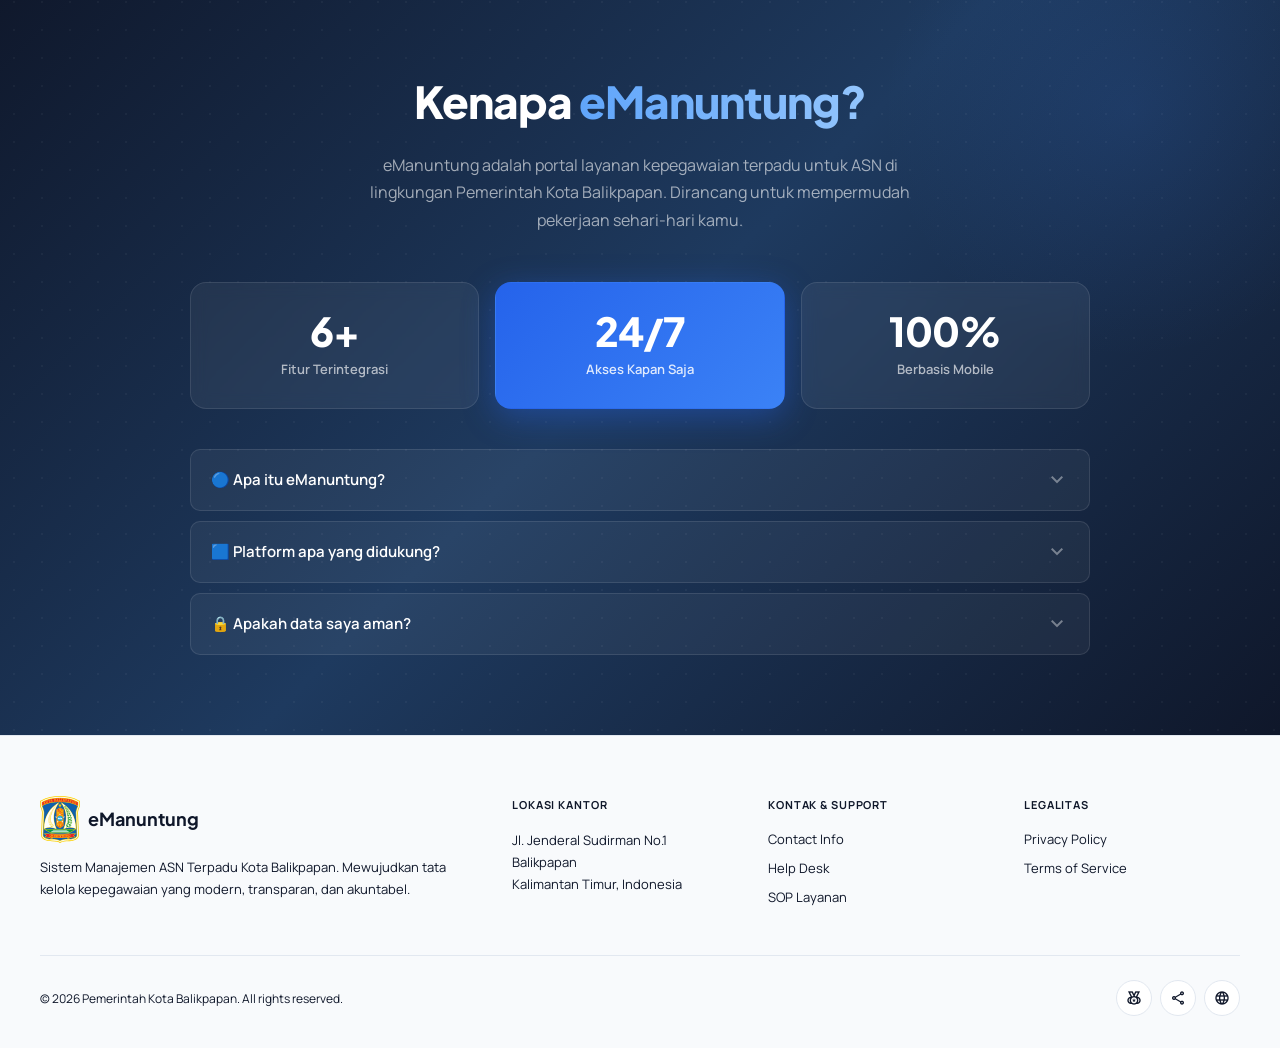
==== commit 4f1eb66d: "update" ====
--- a/tes 2/index.html
+++ b/tes 2/index.html
@@ -13,20 +13,22 @@
   <!-- NAVBAR -->
   <nav class="navbar" id="navbar">
     <div class="nav-container">
-      <div class="nav-brand">e<span>Manuntung</span></div>
-
+      <div class="nav-brand"> <img src="logo emanuntung.svg" alt="Logo eManuntung" class="nav-logo" /><span>eManuntung</span>
+</div>
+  
       <div class="nav-links" id="navLinks">
         <a href="#hero" class="nav-link active">Dashboard</a>
         <a href="#features" class="nav-link">fitur</a>
         <a href="#guidelines" class="nav-link">tentang</a>
+        <a href="#support" class="nav-link">Support</a>
       
-        <a href="#support" class="nav-link">Support</a>
+      
       </div>
 
       <div class="nav-actions">
         <button class="btn-dark-toggle" id="darkToggle" title="Toggle Dark Mode">
           <span class="material-symbols-outlined" id="darkIcon">dark_mode</span>
-        </button>
+        </button> 
         <button class="btn-outline" id="btnSignIn">Sign In</button>
         <button class="btn-solid" id="btnRegister">Register</button>
         <button class="nav-hamburger" id="hamburger">
@@ -37,6 +39,9 @@
   </nav>
 
   <!-- HERO -->
+  <
+</header>
+    <!-- HERO -->
   <header class="hero" id="hero">
     <div class="hero-pattern"></div>
     <div class="hero-container">
@@ -50,7 +55,6 @@
             <div>
 
 
-
               
               <div class="store-sub">Get it on</div>
               <div class="store-name">Google Play</div>
@@ -67,11 +71,11 @@
             </div>
           </button>
           <button class="cta-learn">
-            Pelajari Selengkapnya
-            <span class="material-symbols-outlined">arrow_forward</span>
+            
+            <span class="material-symbols-outlined"></span>
           </button>
         </div>
-      </div>
+      </div>  
      <div class="hero-image-wrap">
   <img src="gambar orang dan hp.png" alt="eManuntung App Preview" class="hero-img" />
 </div>
@@ -113,42 +117,49 @@
         <span class="material-symbols-outlined">chevron_left</span>
       </button>
       <div class="cards-track" id="cardsTrack">
-        <div class="feature-card">
+
+        <div class="feature-card card-blue">    
           <div class="card-icon"><span class="material-symbols-outlined" style="--fill:1">analytics</span></div>
           <div class="card-tag">BKPSDM</div>
           <div class="card-name">eKinerja</div>
           <p class="card-desc">Integrasi Aplikasi Pelaporan Kinerja ASN untuk pemantauan target kerja harian secara real-time.</p>
         </div>
-        <div class="feature-card">
+
+        <div class="feature-card card-emerald"> 
           <div class="card-icon"><span class="material-symbols-outlined" style="--fill:1">drafts</span></div>
           <div class="card-tag">KOMINFO</div>
           <div class="card-name">eOffice</div>
           <p class="card-desc">Integrasi Aplikasi Persuratan Dinamis untuk mempermudah birokrasi dan administrasi surat-menyurat.</p>
         </div>
-        <div class="feature-card">
+
+        <div class="feature-card card-amber"> 
           <div class="card-icon"><span class="material-symbols-outlined" style="--fill:1">location_on</span></div>
           <div class="card-tag">KEHADIRAN</div>
           <div class="card-name">Presensi Kehadiran</div>
           <p class="card-desc">Presensi Online berbasis GPS Mobile untuk akurasi data kehadiran pegawai.</p>
         </div>
-        <div class="feature-card">
+
+        <div class="feature-card card-violet"> 
           <div class="card-icon"><span class="material-symbols-outlined" style="--fill:1">groups</span></div>
           <div class="card-tag">KEGIATAN</div>
           <div class="card-name">Presensi Kegiatan</div>
           <p class="card-desc">Presensi Kegiatan, Rapat atau Event berbasis GPS Mobile untuk dokumentasi terintegrasi.</p>
         </div>
-        <div class="feature-card">
+
+        <div class="feature-card card-rose">
           <div class="card-icon"><span class="material-symbols-outlined" style="--fill:1">mail</span></div>
           <div class="card-tag">KOMUNIKASI</div>
           <div class="card-name">eMail Kota</div>
           <p class="card-desc">Integrasi Akses Akun eMail Pemerintah Kota Balikpapan untuk koordinasi kedinasan yang aman.</p>
         </div>
-        <div class="feature-card">
+
+        <div class="feature-card card-cyan"> 
           <div class="card-icon"><span class="material-symbols-outlined" style="--fill:1">database</span></div>
           <div class="card-tag">BKPSDM</div>
           <div class="card-name">Simpeg</div>
           <p class="card-desc">Integrasi Data Sistem Informasi Kepegawaian BKPSDM untuk pengelolaan profil ASN terpusat.</p>
         </div>
+
       </div>
       <button class="slider-btn right" id="sliderRight">
         <span class="material-symbols-outlined">chevron_right</span>
@@ -159,6 +170,7 @@
       <div class="dot"></div>
       <div class="dot"></div>
     </div>
+
   </section>
 <!-- KENAPA EMANUNTUNG -->
 <section class="why-section" id="guidelines">
@@ -219,10 +231,12 @@
 </section>
 
   <!-- FOOTER -->
-  <footer class="footer">
+  <footer class="footer" id="support"></support>
     <div class="footer-container">
       <div class="footer-col">
-        <div class="footer-brand">eManuntung</div>
+        <div class="footer-brand">
+  <img src="logo emanuntung.svg" alt="Logo eManuntung" class="footer-logo" />eManuntung
+</div>
         <p class="footer-text">Sistem Manajemen ASN Terpadu Kota Balikpapan. Mewujudkan tata kelola kepegawaian yang modern, transparan, dan akuntabel.</p>
       </div>
       <div class="footer-col">
@@ -242,7 +256,7 @@
       </div>
     </div>
     <div class="footer-bottom">
-      <span>© 2024 Pemerintah Kota Balikpapan. All rights reserved.</span>
+      <span>© 2026 Pemerintah Kota Balikpapan. All rights reserved.</span>
       <div class="social-icons">
         <a href="#" class="social-icon"><span class="material-symbols-outlined">social_leaderboard</span></a>
         <a href="#" class="social-icon"><span class="material-symbols-outlined">share</span></a>
--- a/tes 2/style.css
+++ b/tes 2/style.css
@@ -2,19 +2,20 @@
    CSS VARIABLES (THEME)
 =========================== */
 :root {
-  --primary: #0F172A;
-  --secondary: #334155;
-  --tertiary: #475569;
-  --bg: #FFFFFF;
-  --bg-surface: #F8FAFC;
+  /* Light Mode — Putih Navy */
+  --primary: #1E3A5F;
+  --secondary: #2563EB;
+  --tertiary: #3B82F6;
+  --bg: #F0F4F8;
+  --bg-surface: #E8EEF5;
   --bg-card: #FFFFFF;
-  --bg-muted: #F1F5F9;
-  --border: #E2E8F0;
-  --border-light: #F1F5F9;
+  --bg-muted: #DDE6F0;
+  --border: #C5D4E8;
+  --border-light: #E8EEF5;
   --text: #0F172A;
-  --text-muted: #475569;
-  --text-light: #94A3B8;
-  --shadow: rgba(15, 23, 42, 0.08);
+  --text-muted: #334155;
+  --text-light: #64748B;
+  --shadow: rgba(30, 58, 95, 0.10);
   --radius-sm: 6px;
   --radius-md: 10px;
   --radius-lg: 16px;
@@ -25,21 +26,21 @@
 }
 
 [data-theme="dark"] {
-  --primary: #F1F5F9;
-  --secondary: #CBD5E1;
-  --tertiary: #94A3B8;
-  --bg: #0F172A;
-  --bg-surface: #1E293B;
-  --bg-card: #1E293B;
-  --bg-muted: #334155;
-  --border: #334155;
-  --border-light: #1E293B;
+  /* Dark Mode — Gelap Biru, tetap jelas */
+  --primary: #60A5FA;
+  --secondary: #93C5FD;
+  --tertiary: #BFDBFE;
+  --bg: #0B1120;
+  --bg-surface: #111827;
+  --bg-card: #1A2540;
+  --bg-muted: #1E2D4A;
+  --border: #2A3F5F;
+  --border-light: #1E2D4A;
   --text: #F1F5F9;
   --text-muted: #94A3B8;
   --text-light: #64748B;
-  --shadow: rgba(0, 0, 0, 0.3);
-}
-
+  --shadow: rgba(0, 0, 0, 0.4);
+}
 /* ===========================
    RESET & BASE
 =========================== */
@@ -435,44 +436,61 @@
 }
 .cards-track::-webkit-scrollbar { display: none; }
 
-.feature-card {
-  min-width: 280px;
-  background: var(--bg-card);
-  border: 1px solid var(--border);
-  border-radius: var(--radius-lg);
-  padding: 28px;
-  scroll-snap-align: start;
-  flex-shrink: 0;
-  transition: all var(--transition);
-  cursor: default;
-}
-.feature-card:hover {
-  border-color: var(--primary);
-  box-shadow: 0 8px 32px var(--shadow);
-  transform: translateY(-4px);
-}
+
 
 .card-icon {
   width: 48px;
   height: 48px;
-  background: var(--bg-muted);
+  background: rgba(96,165,250,0.1);
+  border: 1px solid rgba(96,165,250,0.2);
   border-radius: var(--radius-md);
   display: flex;
   align-items: center;
   justify-content: center;
   margin-bottom: 16px;
-  color: var(--text);
-  transition: all var(--transition);
-}
-.feature-card:hover .card-icon { background: var(--primary); color: #fff; }
-[data-theme="dark"] .feature-card:hover .card-icon { background: #F1F5F9; color: #0F172A; }
+  color: #60A5FA;
+  transition: all 0.3s ease;
+}
+.feature-card:hover .card-icon {
+  background: rgba(96,165,250,0.2);
+  border-color: rgba(96,165,250,0.4);
+  box-shadow: 0 0 16px rgba(96,165,250,0.2);
+}
 
 .card-tag {
   font-size: 10px;
   font-weight: 700;
   letter-spacing: 0.08em;
   text-transform: uppercase;
-  color: var(--text-muted);
+  color: var(--text-muted);.feature-card {
+  min-width: 280px;
+  background: linear-gradient(145deg, #1E293B, #162032);
+  border: 1px solid rgba(255,255,255,0.08);
+  border-radius: var(--radius-lg);
+  padding: 28px;
+  scroll-snap-align: start;
+  flex-shrink: 0;
+  transition: all 0.3s ease;
+  cursor: default;
+  box-shadow: 0 4px 24px rgba(0,0,0,0.3), inset 0 1px 0 rgba(255,255,255,0.06);
+  position: relative;
+  overflow: hidden;
+}
+
+.feature-card::before {
+  content: '';
+  position: absolute;
+  top: 0; left: 0; right: 0;
+  height: 1px;
+  background: linear-gradient(90deg, transparent, rgba(255,255,255,0.15), transparent);
+}
+
+.feature-card:hover {
+  border-color: rgba(96,165,250,0.4);
+  box-shadow: 0 12px 40px rgba(0,0,0,0.4), 0 0 0 1px rgba(96,165,250,0.2), inset 0 1px 0 rgba(255,255,255,0.08);
+  transform: translateY(-6px);
+  background: linear-gradient(145deg, #1E3A5F, #1E293B);
+}
   margin-bottom: 6px;
 }
 
@@ -1138,4 +1156,1363 @@
 
 @media (max-width: 600px) {
   .why-stats { grid-template-columns: 1fr; }
+}
+
+/* ===================== */
+/* css 2 responsive mobile */
+/* ===========================
+   CSS VARIABLES (THEME)
+=========================== */
+:root {
+  --primary: #0F172A;
+  --secondary: #334155;
+  --tertiary: #475569;
+  --bg: #FFFFFF;
+  --bg-surface: #F8FAFC;
+  --bg-card: #FFFFFF;
+  --bg-muted: #F1F5F9;
+  --border: #E2E8F0;
+  --border-light: #F1F5F9;
+  --text: #0F172A;
+  --text-muted: #475569
+  --text-light: #94A3B8;
+  --shadow: rgba(15, 23, 42, 0.08);
+  --radius-sm: 6px;
+  --radius-md: 10px;
+  --radius-lg: 16px;
+  --radius-full: 999px;
+  --transition: 0.2s ease;
+  --font-main: 'Manrope', sans-serif;
+  --font-display: 'Plus Jakarta Sans', sans-serif;
+}
+
+[data-theme="dark"] {
+  --primary: #F1F5F9;
+  --secondary: #CBD5E1;
+  --tertiary: #94A3B8;
+  --bg: #0F172A;
+  --bg-surface: #1E293B;
+  --bg-card: #1E293B;
+  --bg-muted: #334155;
+  --border: #334155;
+  --border-light: #1E293B;
+  --text: #F1F5F9;
+  --text-muted: #94A3B8;
+  --text-light: #64748B;
+  --shadow: rgba(0, 0, 0, 0.3);
+}
+
+/* ===========================
+   RESET & BASE
+=========================== */
+*, *::before, *::after { box-sizing: border-box; margin: 0; padding: 0; }
+
+html { scroll-behavior: smooth; }
+
+body {
+  font-family: var(--font-main);
+  background: var(--bg);
+  color: var(--text);
+  font-size: 16px;
+  line-height: 1.6;
+  overflow-x: hidden;
+  transition: background var(--transition), color var(--transition);
+}
+
+a { text-decoration: none; color: inherit; }
+button { cursor: pointer; font-family: inherit; }
+input { font-family: inherit; }
+
+.material-symbols-outlined {
+  font-variation-settings: 'FILL' 0, 'wght' 400, 'GRAD' 0, 'opsz' 24;
+  font-size: 20px;
+  line-height: 1;
+}
+
+/* ===========================
+   NAVBAR
+=========================== */
+.navbar {
+  position: fixed;
+  top: 0;
+  left: 0;
+  right: 0;
+  z-index: 100;
+  background: rgba(255,255,255,0.92);
+  backdrop-filter: blur(16px);
+  -webkit-backdrop-filter: blur(16px);
+  border-bottom: 1px solid var(--border);
+  transition: background var(--transition), border-color var(--transition), box-shadow var(--transition);
+}
+
+[data-theme="dark"] .navbar {
+  background: rgba(15, 23, 42, 0.92);
+}
+
+.navbar.scrolled {
+  box-shadow: 0 2px 20px var(--shadow);
+}
+
+.nav-container {
+  max-width: 1280px;
+  margin: 0 auto;
+  padding: 0 32px;
+  height: 68px;
+  display: flex;
+  align-items: center;
+  justify-content: space-between;
+  gap: 24px;
+}
+
+.nav-brand {
+  font-family: var(--font-display);
+  font-size: 20px;
+  font-weight: 800;
+  letter-spacing: -0.5px;
+  color: var(--text);
+  flex-shrink: 0;
+}
+.nav-brand span { color: var(--secondary); }
+
+.nav-links {
+  display: flex;
+  gap: 4px;
+  align-items: center;
+}
+
+.nav-link {
+  font-size: 13px;
+  font-weight: 600;
+  padding: 6px 14px;
+  border-radius: var(--radius-full);
+  color: var(--text-muted);
+  transition: all var(--transition);
+  white-space: nowrap;
+}
+.nav-link:hover { background: var(--bg-muted); color: var(--text); }
+.nav-link.active { background: var(--primary); color: #fff; }
+[data-theme="dark"] .nav-link.active { background: #F1F5F9; color: #0F172A; }
+
+.nav-actions {
+  display: flex;
+  align-items: center;
+  gap: 8px;
+  flex-shrink: 0;
+}
+
+.btn-dark-toggle {
+  width: 36px;
+  height: 36px;
+  border-radius: var(--radius-full);
+  border: 1px solid var(--border);
+  background: transparent;
+  color: var(--text-muted);
+  display: flex;
+  align-items: center;
+  justify-content: center;
+  transition: all var(--transition);
+}
+.btn-dark-toggle:hover { background: var(--bg-muted); color: var(--text); }
+
+.btn-outline {
+  font-size: 13px;
+  font-weight: 600;
+  padding: 8px 18px;
+  border-radius: var(--radius-full);
+  border: 1px solid var(--border);
+  background: transparent;
+  color: var(--text);
+  transition: all var(--transition);
+}
+.btn-outline:hover { background: var(--bg-muted); }
+
+.btn-solid {
+  font-size: 13px;
+  font-weight: 600;
+  padding: 8px 20px;
+  border-radius: var(--radius-full);
+  border: none;
+  background: var(--primary);
+  color: #fff;
+  transition: all var(--transition);
+}
+.btn-solid:hover { opacity: 0.85; }
+[data-theme="dark"] .btn-solid { background: #F1F5F9; color: #0F172A; }
+
+.nav-hamburger {
+  display: none;
+  width: 36px;
+  height: 36px;
+  border-radius: var(--radius-sm);
+  border: 1px solid var(--border);
+  background: transparent;
+  color: var(--text);
+  align-items: center;
+  justify-content: center;
+}
+
+/* ===========================
+   HERO
+=========================== */
+.hero {
+  position: relative;
+  min-height: 100vh;
+  padding: 68px 32px 60px;
+  overflow: hidden;
+  background: var(--bg);
+  display: flex
+  align-items center;
+}
+
+
+.hero-pattern {
+  position: absolute;
+  inset: 0;
+  background-image: radial-gradient(var(--border) 1px, transparent 1px);
+  background-size: 28px 28px;
+  opacity: 0.5;
+  pointer-events: none;
+}
+
+.hero-container {
+  max-width: 1200px;
+  margin: 0 auto;
+  width: 100%;
+  /* FIX: kolom kanan diperbesar agar gambar tidak terpotong */
+  grid-template-columns: 1fr 420px;
+  gap: 60px;
+  align-items: center;
+  position: relative;
+  z-index: 1;
+  display: grid;
+}
+
+.hero-badge {
+  display: inline-block;
+  font-size: 11px;
+  font-weight: 700;
+  letter-spacing: 0.1em;
+  text-transform: uppercase;
+  background: var(--bg-muted);
+  color: var(--text-muted);
+  padding: 6px 14px;
+  border-radius: var(--radius-sm);
+  margin-bottom: 20px;
+  border: 1px solid var(--border);
+}
+
+.hero-title {
+  font-family: var(--font-display);
+  font-size: clamp(28px, 4vw, 48px);
+  font-weight: 800;
+  line-height: 1.15;
+  letter-spacing: -1px;
+  color: var(--text);
+  margin-bottom: 20px;
+}
+
+.hero-desc {
+  font-size: 17px;
+  color: var(--text-muted);
+  line-height: 1.7;
+  max-width: 520px;
+  margin-bottom: 32px;
+}
+
+.hero-ctas {
+  display: flex;
+  flex-wrap: wrap;
+  align-items: center;
+  gap: 12px;
+}
+
+.cta-store {
+  display: flex;
+  align-items: center;
+  gap: 10px;
+  background: var(--primary);
+  color: #fff;
+  padding: 10px 18px;
+  border-radius: var(--radius-md);
+  border: none;
+  transition: all var(--transition);
+}
+.cta-store:hover { opacity: 0.85; transform: translateY(-1px); }
+[data-theme="dark"] .cta-store { background: #F1F5F9; color: #0F172A; }
+
+.store-sub { font-size: 10px; font-weight: 600; opacity: 0.7; line-height: 1; }
+.store-name { font-size: 14px; font-weight: 700; line-height: 1.4; }
+
+.cta-learn {
+  display: flex;
+  align-items: center;
+  gap: 6px;
+  font-size: 14px;
+  font-weight: 600;
+  color: var(--text);
+  background: transparent;
+  border: none;
+  padding: 10px 4px;
+  transition: all var(--transition);
+}
+.cta-learn:hover { color: var(--secondary); }
+.cta-learn .material-symbols-outlined { transition: transform var(--transition); }
+.cta-learn:hover .material-symbols-outlined { transform: translateX(4px); }
+
+/* Hero Image */
+.hero-image-wrap {
+  display: flex;
+  justify-content: center;
+  align-items: center;
+}
+
+.hero-img {
+  width: 100%;
+  max-width: 420px;
+  height: auto;
+  object-fit: contain;
+  filter: drop-shadow(0 16px 40px rgba(15, 23, 42, 0.12));
+  animation: heroFloat 4s ease-in-out infinite;
+}
+
+[data-theme="dark"] .hero-img {
+  filter: drop-shadow(0 16px 40px rgba(0, 0, 0, 0.4));
+}
+
+@keyframes heroFloat {
+  0%, 100% { transform: translateY(0px); }
+  50%       { transform: translateY(-10px); }
+}
+
+/* ===========================
+   STATS BAR
+=========================== */
+.stats-bar {
+  background: var(--bg-card);
+  border-top: 1px solid var(--border);
+  border-bottom: 1px solid var(--border);
+}
+
+.stats-container {
+  max-width: 1200px;
+  margin: 0 auto;
+  display: grid;
+  grid-template-columns: repeat(4, 1fr);
+}
+
+.stat-item {
+  padding: 28px 24px;
+  text-align: center;
+  border-right: 1px solid var(--border);
+}
+.stat-item:last-child { border-right: none; }
+
+.stat-num {
+  font-family: var(--font-display);
+  font-size: 32px;
+  font-weight: 800;
+  letter-spacing: -1px;
+  color: var(--text);
+  line-height: 1;
+  margin-bottom: 6px;
+}
+
+.stat-lbl {
+  font-size: 11px;
+  font-weight: 700;
+  letter-spacing: 0.08em;
+  text-transform: uppercase;
+  color: var(--text-muted);
+}
+
+/* ===========================
+   FEATURES SECTION
+=========================== */
+.features {
+  padding: 80px 0 60px;
+  background: var(--bg-surface);
+  overflow: hidden;
+}
+
+.section-header {
+  text-align: center;
+  margin-bottom: 40px;
+  padding: 0 32px;
+}
+
+.section-label {
+  font-size: 11px;
+  font-weight: 700;
+  letter-spacing: 0.1em;
+  text-transform: uppercase;
+  color: var(--text-muted);
+  display: block;
+  margin-bottom: 10px;
+}
+
+.section-title {
+  font-family: var(--font-display);
+  font-size: clamp(22px, 3vw, 32px);
+  font-weight: 700;
+  color: var(--text);
+}
+
+.section-divider {
+  width: 36px;
+  height: 3px;
+  background: var(--text);
+  margin: 14px auto 0;
+  border-radius: 2px;
+}
+
+.slider-wrapper {
+  position: relative;
+  display: flex;
+  align-items: center;
+}
+
+.slider-btn {
+  position: absolute;
+  z-index: 10;
+  width: 44px;
+  height: 44px;
+  border-radius: var(--radius-full);
+  border: 1px solid var(--border);
+  background: var(--bg-card);
+  color: var(--text);
+  display: flex;
+  align-items: center;
+  justify-content: center;
+  box-shadow: 0 2px 12px var(--shadow);
+  transition: all var(--transition);
+  flex-shrink: 0;
+}
+.slider-btn:hover { background: var(--primary); color: #fff; border-color: var(--primary); }
+[data-theme="dark"] .slider-btn:hover { background: #F1F5F9; color: #0F172A; }
+.slider-btn.left { left: 16px; }
+.slider-btn.right { right: 16px; }
+
+.cards-track {
+  display: flex;
+  gap: 20px;
+  overflow-x: auto;
+  scroll-snap-type: x mandatory;
+  scroll-behavior: smooth;
+  padding: 8px 80px 16px;
+  -ms-overflow-style: none;
+  scrollbar-width: none;
+}
+.cards-track::-webkit-scrollbar { display: none; }
+
+.feature-card {
+  min-width: 280px;
+  background: var(--bg-card);
+  border: 1px solid var(--border);
+  border-radius: var(--radius-lg);
+  padding: 28px;
+  scroll-snap-align: start;
+  flex-shrink: 0;
+  transition: all var(--transition);
+  cursor: default;
+}
+.feature-card:hover {
+  border-color: var(--primary);
+  box-shadow: 0 8px 32px var(--shadow);
+  transform: translateY(-4px);
+}
+
+.card-icon {
+  width: 48px;
+  height: 48px;
+  background: var(--bg-muted);
+  border-radius: var(--radius-md);
+  display: flex;
+  align-items: center;
+  justify-content: center;
+  margin-bottom: 16px;
+  color: var(--text);
+  transition: all var(--transition);
+}
+.feature-card:hover .card-icon { background: var(--primary); color: #fff; }
+[data-theme="dark"] .feature-card:hover .card-icon { background: #F1F5F9; color: #0F172A; }
+
+.card-tag {
+  font-size: 10px;
+  font-weight: 700;
+  letter-spacing: 0.08em;
+  text-transform: uppercase;
+  color: var(--text-muted);
+  margin-bottom: 6px;
+}
+
+.card-name {
+  font-size: 18px;
+  font-weight: 700;
+  color: var(--text);
+  margin-bottom: 10px;
+}
+
+.card-desc {
+  font-size: 14px;
+  color: var(--text-muted);
+  line-height: 1.6;
+}
+
+.slider-dots {
+  display: flex;
+  justify-content: center;
+  gap: 8px;
+  margin-top: 8px;
+  padding: 0 32px;
+}
+
+.dot {
+  width: 8px;
+  height: 8px;
+  border-radius: var(--radius-full);
+  background: var(--border);
+  transition: all var(--transition);
+  cursor: pointer;
+}
+.dot.active {
+  background: var(--primary);
+  width: 24px;
+}
+
+/* ===========================
+   FOOTER
+=========================== */
+.footer {
+  background: var(--bg-surface);
+  border-top: 1px solid var(--border);
+  padding: 60px 32px 32px;
+}
+
+.footer-container {
+  max-width: 1200px;
+  margin: 0 auto;
+  display: grid;
+  grid-template-columns: 2fr 1fr 1fr 1fr;
+  gap: 40px;
+  margin-bottom: 40px;
+}
+
+.footer-brand {
+  font-family: var(--font-display);
+  font-size: 18px;
+  font-weight: 700;
+  color: var(--text);
+  margin-bottom: 12px;
+}
+
+.footer-text {
+  font-size: 13px;
+  color: var(--text-muted);
+  line-height: 1.7;
+}
+
+.footer-head {
+  font-size: 11px;
+  font-weight: 700;
+  letter-spacing: 0.08em;
+  text-transform: uppercase;
+  color: var(--text);
+  margin-bottom: 16px;
+}
+
+.footer-link {
+  display: block;
+  font-size: 13px;
+  color: var(--text-muted);
+  margin-bottom: 8px;
+  transition: color var(--transition);
+}
+.footer-link:hover { color: var(--text); }
+
+.footer-bottom {
+  max-width: 1200px;
+  margin: 0 auto;
+  padding-top: 24px;
+  border-top: 1px solid var(--border);
+  display: flex;
+  justify-content: space-between;
+  align-items: center;
+  font-size: 12px;
+  color: var(--text-muted);
+}
+
+.social-icons { display: flex; gap: 8px; }
+
+.social-icon {
+  width: 36px;
+  height: 36px;
+  border-radius: var(--radius-full);
+  border: 1px solid var(--border);
+  background: var(--bg-card);
+  display: flex;
+  align-items: center;
+  justify-content: center;
+  color: var(--text-muted);
+  transition: all var(--transition);
+}
+.social-icon:hover { color: var(--text); border-color: var(--text); }
+.social-icon .material-symbols-outlined { font-size: 16px; }
+
+/* ===========================
+   MODAL
+=========================== */
+.modal-overlay {
+  position: fixed;
+  inset: 0;
+  z-index: 200;
+  background: rgba(15, 23, 42, 0.5);
+  backdrop-filter: blur(4px);
+  display: flex;
+  align-items: center;
+  justify-content: center;
+  opacity: 0;
+  pointer-events: none;
+  transition: opacity var(--transition);
+  padding: 20px;
+}
+
+.modal-overlay.active {
+  opacity: 1;
+  pointer-events: all;
+}
+
+.modal {
+  background: var(--bg-card);
+  border: 1px solid var(--border);
+  border-radius: var(--radius-lg);
+  padding: 40px;
+  width: 100%;
+  max-width: 420px;
+  position: relative;
+  transform: translateY(20px);
+  transition: transform var(--transition);
+  box-shadow: 0 24px 64px rgba(0,0,0,0.2);
+}
+
+.modal-overlay.active .modal { transform: translateY(0); }
+
+.modal-close {
+  position: absolute;
+  top: 16px;
+  right: 16px;
+  width: 32px;
+  height: 32px;
+  border-radius: var(--radius-full);
+  border: 1px solid var(--border);
+  background: transparent;
+  color: var(--text-muted);
+  display: flex;
+  align-items: center;
+  justify-content: center;
+  transition: all var(--transition);
+}
+.modal-close:hover { background: var(--bg-muted); color: var(--text); }
+
+.modal-logo {
+  font-family: var(--font-display);
+  font-size: 18px;
+  font-weight: 800;
+  color: var(--text);
+  margin-bottom: 20px;
+}
+.modal-logo span { color: var(--secondary); }
+
+.modal-title {
+  font-size: 22px;
+  font-weight: 700;
+  color: var(--text);
+  margin-bottom: 6px;
+}
+
+.modal-desc {
+  font-size: 14px;
+  color: var(--text-muted);
+  margin-bottom: 24px;
+}
+
+.form-group {
+  margin-bottom: 16px;
+}
+.form-group label {
+  display: block;
+  font-size: 13px;
+  font-weight: 600;
+  color: var(--text);
+  margin-bottom: 6px;
+}
+.form-group input {
+  width: 100%;
+  padding: 10px 14px;
+  border: 1px solid var(--border);
+  border-radius: var(--radius-sm);
+  background: var(--bg-surface);
+  color: var(--text);
+  font-size: 14px;
+  outline: none;
+  transition: all var(--transition);
+}
+.form-group input::placeholder { color: var(--text-light); }
+.form-group input:focus { border-color: var(--primary); box-shadow: 0 0 0 3px rgba(15,23,42,0.08); }
+[data-theme="dark"] .form-group input:focus { box-shadow: 0 0 0 3px rgba(241,245,249,0.1); }
+
+.modal-btn {
+  width: 100%;
+  padding: 12px;
+  border-radius: var(--radius-md);
+  border: none;
+  background: var(--primary);
+  color: #fff;
+  font-size: 15px;
+  font-weight: 700;
+  margin-top: 8px;
+  margin-bottom: 16px;
+  transition: all var(--transition);
+}
+.modal-btn:hover { opacity: 0.85; }
+[data-theme="dark"] .modal-btn { background: #F1F5F9; color: #0F172A; }
+
+.modal-switch {
+  font-size: 13px;
+  color: var(--text-muted);
+  text-align: center;
+}
+.modal-switch span {
+  color: var(--text);
+  font-weight: 600;
+  cursor: pointer;
+  text-decoration: underline;
+}
+
+/* ===========================
+   WHY SECTION
+=========================== */
+.why-section {
+  background: linear-gradient(135deg, #0F172A 0%, #1E3A5F 50%, #0F172A 100%);
+  padding: 80px 32px;
+  position: relative;
+  overflow: hidden;
+}
+
+.why-section::before {
+  content: '';
+  position: absolute;
+  inset: 0;
+  background-image: radial-gradient(rgba(255,255,255,0.04) 1px, transparent 1px);
+  background-size: 28px 28px;
+  pointer-events: none;
+}
+
+.why-section::after {
+  content: '';
+  position: absolute;
+  width: 500px;
+  height: 500px;
+  border-radius: 50%;
+  background: radial-gradient(circle, rgba(59,130,246,0.12) 0%, transparent 70%);
+  top: -100px;
+  right: -100px;
+  pointer-events: none;
+}
+
+.why-container {
+  max-width: 900px;
+  margin: 0 auto;
+  position: relative;
+  z-index: 1;
+}
+
+.why-header {
+  text-align: center;
+  margin-bottom: 48px;
+}
+
+.why-label {
+  display: inline-block;
+  font-size: 11px;
+  font-weight: 700;
+  letter-spacing: 0.12em;
+  text-transform: uppercase;
+  color: rgba(255,255,255,0.5);
+  margin-bottom: 12px;
+}
+
+.why-title {
+  font-family: var(--font-display);
+  font-size: clamp(28px, 4vw, 44px);
+  font-weight: 800;
+  color: #fff;
+  letter-spacing: -1px;
+  margin-bottom: 16px;
+}
+.why-title span {
+  background: linear-gradient(90deg, #60A5FA, #93C5FD);
+  -webkit-background-clip: text;
+  -webkit-text-fill-color: transparent;
+  background-clip: text;
+}
+
+.why-desc {
+  font-size: 16px;
+  color: rgba(255,255,255,0.6);
+  line-height: 1.7;
+  max-width: 600px;
+  margin: 0 auto;
+}
+
+.why-stats {
+  display: grid;
+  grid-template-columns: repeat(3, 1fr);
+  gap: 16px;
+  margin-bottom: 40px;
+}
+
+.why-stat-card {
+  background: rgba(255,255,255,0.06);
+  border: 1px solid rgba(255,255,255,0.1);
+  border-radius: var(--radius-lg);
+  padding: 28px 20px;
+  text-align: center;
+  transition: all 0.3s ease;
+  backdrop-filter: blur(8px);
+}
+.why-stat-card:hover {
+  background: rgba(255,255,255,0.1);
+  transform: translateY(-4px);
+  border-color: rgba(255,255,255,0.2);
+}
+.why-stat-card.highlight {
+  background: linear-gradient(135deg, #2563EB, #3B82F6);
+  border-color: transparent;
+  box-shadow: 0 8px 32px rgba(37,99,235,0.4);
+}
+
+.why-stat-num {
+  font-family: var(--font-display);
+  font-size: 40px;
+  font-weight: 800;
+  color: #fff;
+  letter-spacing: -1px;
+  line-height: 1;
+  margin-bottom: 8px;
+}
+
+.why-stat-lbl {
+  font-size: 13px;
+  font-weight: 600;
+  color: rgba(255,255,255,0.65);
+}
+.why-stat-card.highlight .why-stat-lbl { color: rgba(255,255,255,0.85); }
+
+.why-faq {
+  display: flex;
+  flex-direction: column;
+  gap: 10px;
+}
+
+.faq-item {
+  background: rgba(255,255,255,0.05);
+  border: 1px solid rgba(255,255,255,0.1);
+  border-radius: var(--radius-md);
+  overflow: hidden;
+  transition: all 0.3s ease;
+}
+.faq-item:hover { border-color: rgba(255,255,255,0.2); }
+
+.faq-btn {
+  width: 100%;
+  display: flex;
+  justify-content: space-between;
+  align-items: center;
+  padding: 18px 20px;
+  background: transparent;
+  border: none;
+  color: #fff;
+  font-size: 15px;
+  font-weight: 600;
+  text-align: left;
+  gap: 12px;
+  transition: all 0.3s ease;
+}
+.faq-btn:hover { color: #93C5FD; }
+
+.faq-icon {
+  flex-shrink: 0;
+  color: rgba(255,255,255,0.4);
+  transition: transform 0.3s ease;
+  font-size: 20px;
+}
+.faq-item.open .faq-icon { transform: rotate(180deg); color: #60A5FA; }
+
+.faq-answer {
+  max-height: 0;
+  overflow: hidden;
+  font-size: 14px;
+  color: rgba(255,255,255,0.6);
+  line-height: 1.7;
+  padding: 0 20px;
+  transition: max-height 0.35s ease, padding 0.3s ease;
+}
+.faq-item.open .faq-answer {
+  max-height: 200px;
+  padding: 0 20px 18px;
+}
+
+/* ===========================
+   RESPONSIVE
+=========================== */
+@media (max-width: 1024px) {
+  .footer-container { grid-template-columns: 1fr 1fr; }
+  .hero-container { grid-template-columns: 1fr 360px; }
+}
+
+@media (max-width: 768px) {
+  .nav-links { display: none; }
+  .nav-links.open {
+    display: flex;
+    flex-direction: column;
+    position: absolute;
+    top: 68px;
+    left: 0;
+    right: 0;
+    background: var(--bg-card);
+    border-bottom: 1px solid var(--border);
+    padding: 12px 20px;
+    gap: 4px;
+    box-shadow: 0 8px 24px var(--shadow);
+    z-index: 99;
+  }
+  .nav-hamburger { display: flex; }
+  .btn-outline { display: none; }
+  .nav-container { padding: 0 16px; }
+
+  /* HERO — full single column, no overlap */
+  .hero {
+    padding: 88px 20px 52px;
+  }
+  .hero-container {
+    display: flex;
+    flex-direction: column;
+    gap: 32px;
+    align-items: center;
+  }
+  .hero-content {
+    width: 100%;
+    text-align: left;
+  }
+  .hero-image-wrap {
+    width: 100%;
+    display: flex;
+    justify-content: center;
+  }
+  .hero-img {
+    width: 200px;
+    max-width: 100%;
+    height: auto;
+  }
+  .hero-ctas {
+    flex-direction: column;
+    align-items: flex-start;
+    gap: 10px;
+  }
+  .cta-store {
+    width: 100%;
+    justify-content: flex-start;
+  }
+  .cta-learn {
+    padding: 10px 0;
+  }
+
+  /* STATS */
+  .stats-container { grid-template-columns: repeat(2, 1fr); }
+  .stat-item:nth-child(2) { border-right: none; }
+  .stat-item:nth-child(3) { border-top: 1px solid var(--border); }
+  .stat-item:nth-child(4) { border-top: 1px solid var(--border); border-right: none; }
+
+  /* FEATURES */
+  .features { padding: 60px 0 40px; }
+  .cards-track { padding: 8px 48px 16px; }
+  .feature-card { min-width: 240px; }
+
+  /* FOOTER */
+  .footer { padding: 40px 20px 24px; }
+  .footer-container { grid-template-columns: 1fr; gap: 24px; }
+  .footer-bottom { flex-direction: column; gap: 16px; text-align: center; }
+
+  /* WHY */
+  .why-section { padding: 60px 20px; }
+  .why-stats { grid-template-columns: 1fr; gap: 12px; }
+}
+
+@media (max-width: 480px) {
+  .hero-title { font-size: 24px; letter-spacing: -0.5px; }
+  .hero-desc { font-size: 14px; }
+  .hero-badge { font-size: 10px; }
+  .stat-num { font-size: 26px; }
+  .why-stat-num { font-size: 32px; }
+  .modal { padding: 28px 20px; }
+} 
+/* logo navbar */
+.nav-brand {
+  display: flex;
+  align-items: center;
+  gap: 8px;
+}
+
+.nav-logo {
+  height: 42px;
+  width: auto;
+  object-fit: contain;
+}
+
+/* logo footer */
+.footer-brand {
+  display: flex;
+  align-items: center;
+  gap: 8px;
+}
+
+.footer-logo {
+  height: 48px;
+  width: auto;
+  object-fit: contain;
+} 
+
+/* warna card */
+/* ===========================
+   FEATURE CARD — PER COLOR
+=========================== */
+
+/* BLUE — eKinerja */
+.card-blue {
+  background: linear-gradient(145deg, #1e3a5f, #162032);
+  border-color: rgba(59,130,246,0.25);
+}
+.card-blue:hover {
+  border-color: rgba(59,130,246,0.6);
+  background: linear-gradient(145deg, #1e40af22, #1e3a5f);
+  box-shadow: 0 12px 40px rgba(59,130,246,0.25), 0 0 0 1px rgba(59,130,246,0.3);
+}
+.card-blue .card-icon {
+  background: rgba(59,130,246,0.15);
+  border: 1px solid rgba(59,130,246,0.3);
+  color: #60A5FA;
+}
+.card-blue:hover .card-icon {
+  background: rgba(59,130,246,0.25);
+  box-shadow: 0 0 16px rgba(59,130,246,0.3);
+}
+.card-blue .card-tag { color: #60A5FA; }
+
+/* EMERALD — eOffice */
+.card-emerald {
+  background: linear-gradient(145deg, #1a3a2e, #162032);
+  border-color: rgba(16,185,129,0.25);
+}
+.card-emerald:hover {
+  border-color: rgba(16,185,129,0.6);
+  background: linear-gradient(145deg, #065f4622, #1a3a2e);
+  box-shadow: 0 12px 40px rgba(16,185,129,0.25), 0 0 0 1px rgba(16,185,129,0.3);
+}
+.card-emerald .card-icon {
+  background: rgba(16,185,129,0.15);
+  border: 1px solid rgba(16,185,129,0.3);
+  color: #34D399;
+}
+.card-emerald:hover .card-icon {
+  background: rgba(16,185,129,0.25);
+  box-shadow: 0 0 16px rgba(16,185,129,0.3);
+}
+.card-emerald .card-tag { color: #34D399; }
+
+/* VIOLET — Presensi Kehadiran */
+.card-violet {
+  background: linear-gradient(145deg, #2d1f4e, #162032);
+  border-color: rgba(139,92,246,0.25);
+}
+.card-violet:hover {
+  border-color: rgba(139,92,246,0.6);
+  background: linear-gradient(145deg, #4c1d9522, #2d1f4e);
+  box-shadow: 0 12px 40px rgba(139,92,246,0.25), 0 0 0 1px rgba(139,92,246,0.3);
+}
+.card-violet .card-icon {
+  background: rgba(139,92,246,0.15);
+  border: 1px solid rgba(139,92,246,0.3);
+  color: #A78BFA;
+}
+.card-violet:hover .card-icon {
+  background: rgba(139,92,246,0.25);
+  box-shadow: 0 0 16px rgba(139,92,246,0.3);
+}
+.card-violet .card-tag { color: #A78BFA; }
+
+/* AMBER — Presensi Kegiatan */
+.card-amber {
+  background: linear-gradient(145deg, #3a2a10, #162032);
+  border-color: rgba(245,158,11,0.25);
+}
+.card-amber:hover {
+  border-color: rgba(245,158,11,0.6);
+  background: linear-gradient(145deg, #92400e22, #3a2a10);
+  box-shadow: 0 12px 40px rgba(245,158,11,0.25), 0 0 0 1px rgba(245,158,11,0.3);
+}
+.card-amber .card-icon {
+  background: rgba(245,158,11,0.15);
+  border: 1px solid rgba(245,158,11,0.3);
+  color: #FCD34D;
+}
+.card-amber:hover .card-icon {
+  background: rgba(245,158,11,0.25);
+  box-shadow: 0 0 16px rgba(245,158,11,0.3);
+}
+.card-amber .card-tag { color: #FCD34D; }
+
+/* ROSE — eMail Kota */
+.card-rose {
+  background: linear-gradient(145deg, #3a1a2a, #162032);
+  border-color: rgba(244,63,94,0.25);
+}
+.card-rose:hover {
+  border-color: rgba(244,63,94,0.6);
+  background: linear-gradient(145deg, #9f123922, #3a1a2a);
+  box-shadow: 0 12px 40px rgba(244,63,94,0.25), 0 0 0 1px rgba(244,63,94,0.3);
+}
+.card-rose .card-icon {
+  background: rgba(244,63,94,0.15);
+  border: 1px solid rgba(244,63,94,0.3);
+  color: #FB7185;
+}
+.card-rose:hover .card-icon {
+  background: rgba(244,63,94,0.25);
+  box-shadow: 0 0 16px rgba(244,63,94,0.3);
+}
+.card-rose .card-tag { color: #FB7185; }
+
+/* CYAN — Simpeg */
+.card-cyan {
+  background: linear-gradient(145deg, #0f2f3a, #162032);
+  border-color: rgba(6,182,212,0.25);
+}
+.card-cyan:hover {
+  border-color: rgba(6,182,212,0.6);
+  background: linear-gradient(145deg, #0e748122, #0f2f3a);
+  box-shadow: 0 12px 40px rgba(6,182,212,0.25), 0 0 0 1px rgba(6,182,212,0.3);
+}
+.card-cyan .card-icon {
+  background: rgba(6,182,212,0.15);
+  border: 1px solid rgba(6,182,212,0.3);
+  color: #22D3EE;
+}
+.card-cyan:hover .card-icon {
+  background: rgba(6,182,212,0.25);
+  box-shadow: 0 0 16px rgba(6,182,212,0.3);
+}
+.card-cyan .card-tag { color: #22D3EE; }
+
+/* BLUE — eKinerja */
+.card-blue {
+  background: linear-gradient(145deg, #EFF6FF, #DBEAFE);
+  border-color: rgba(59,130,246,0.2);
+}
+.card-blue:hover {
+  border-color: rgba(59,130,246,0.5);
+  box-shadow: 0 12px 40px rgba(59,130,246,0.15);
+  transform: translateY(-6px);
+}
+.card-blue .card-icon {
+  background: rgba(59,130,246,0.12);
+  border: 1px solid rgba(59,130,246,0.25);
+  color: #2563EB;
+}
+.card-blue:hover .card-icon {
+  background: rgba(59,130,246,0.2);
+  box-shadow: 0 0 16px rgba(59,130,246,0.2);
+}
+.card-blue .card-tag { color: #2563EB; }
+.card-blue .card-name { color: #1E3A5F; }
+
+/* EMERALD — eOffice */
+.card-emerald {
+  background: linear-gradient(145deg, #ECFDF5, #D1FAE5);
+  border-color: rgba(16,185,129,0.2);
+}
+.card-emerald:hover {
+  border-color: rgba(16,185,129,0.5);
+  box-shadow: 0 12px 40px rgba(16,185,129,0.15);
+  transform: translateY(-6px);
+}
+.card-emerald .card-icon {
+  background: rgba(16,185,129,0.12);
+  border: 1px solid rgba(16,185,129,0.25);
+  color: #059669;
+}
+.card-emerald:hover .card-icon {
+  background: rgba(16,185,129,0.2);
+  box-shadow: 0 0 16px rgba(16,185,129,0.2);
+}
+.card-emerald .card-tag { color: #059669; }
+.card-emerald .card-name { color: #064E3B; }
+
+/* VIOLET — Presensi Kehadiran */
+.card-violet {
+  background: linear-gradient(145deg, #F5F3FF, #EDE9FE);
+  border-color: rgba(139,92,246,0.2);
+}
+.card-violet:hover {
+  border-color: rgba(139,92,246,0.5);
+  box-shadow: 0 12px 40px rgba(139,92,246,0.15);
+  transform: translateY(-6px);
+}
+.card-violet .card-icon {
+  background: rgba(139,92,246,0.12);
+  border: 1px solid rgba(139,92,246,0.25);
+  color: #7C3AED;
+}
+.card-violet:hover .card-icon {
+  background: rgba(139,92,246,0.2);
+  box-shadow: 0 0 16px rgba(139,92,246,0.2);
+}
+.card-violet .card-tag { color: #7C3AED; }
+.card-violet .card-name { color: #2E1065; }
+
+/* AMBER — Presensi Kegiatan */
+.card-amber {
+  background: linear-gradient(145deg, #FFFBEB, #FEF3C7);
+  border-color: rgba(245,158,11,0.2);
+}
+.card-amber:hover {
+  border-color: rgba(245,158,11,0.5);
+  box-shadow: 0 12px 40px rgba(245,158,11,0.15);
+  transform: translateY(-6px);
+}
+.card-amber .card-icon {
+  background: rgba(245,158,11,0.12);
+  border: 1px solid rgba(245,158,11,0.25);
+  color: #D97706;
+}
+.card-amber:hover .card-icon {
+  background: rgba(245,158,11,0.2);
+  box-shadow: 0 0 16px rgba(245,158,11,0.2);
+}
+.card-amber .card-tag { color: #D97706; }
+.card-amber .card-name { color: #451A03; }
+
+/* ROSE — eMail Kota */
+.card-rose {
+  background: linear-gradient(145deg, #FFF1F2, #FFE4E6);
+  border-color: rgba(244,63,94,0.2);
+}
+.card-rose:hover {
+  border-color: rgba(244,63,94,0.5);
+  box-shadow: 0 12px 40px rgba(244,63,94,0.15);
+  transform: translateY(-6px);
+}
+.card-rose .card-icon {
+  background: rgba(244,63,94,0.12);
+  border: 1px solid rgba(244,63,94,0.25);
+  color: #E11D48;
+}
+.card-rose:hover .card-icon {
+  background: rgba(244,63,94,0.2);
+  box-shadow: 0 0 16px rgba(244,63,94,0.2);
+}
+.card-rose .card-tag { color: #E11D48; }
+.card-rose .card-name { color: #4C0519; }
+
+/* CYAN — Simpeg */
+.card-cyan {
+  background: linear-gradient(145deg, #ECFEFF, #CFFAFE);
+  border-color: rgba(6,182,212,0.2);
+}
+.card-cyan:hover {
+  border-color: rgba(6,182,212,0.5);
+  box-shadow: 0 12px 40px rgba(6,182,212,0.15);
+  transform: translateY(-6px);
+}
+.card-cyan .card-icon {
+  background: rgba(6,182,212,0.12);
+  border: 1px solid rgba(6,182,212,0.25);
+  color: #0891B2;
+}
+.card-cyan:hover .card-icon {
+  background: rgba(6,182,212,0.2);
+  box-shadow: 0 0 16px rgba(6,182,212,0.2);
+}
+.card-cyan .card-tag { color: #0891B2; }
+.card-cyan .card-name { color: #083344; }
+
+.hero {
+  position: relative;
+  min-height: 100vh;        /* ← full tinggi layar */
+  padding: 68px 32px 60px; /* ← 68px = tinggi navbar, biar pas */
+  overflow: hidden;
+  background: var(--bg);
+  display: flex;            /* ← tambah ini */
+  align-items: center;      /* ← konten di-center vertikal */
+}
+
+.hero-container {
+  max-width: 1200px;
+  margin: 0 auto;
+  width: 100%;              /* ← tambah ini */
+  display: grid;
+  grid-template-columns: 1fr 420px;
+  gap: 60px;
+  align-items: center;
+  position: relative;
+  z-index: 1;
+}
+@media (max-width: 768px) {
+  .hero {
+    padding: 80px 20px 48px;
+    min-height: 100svh;
+    align-items: flex-start;
+    display: block; /* ← matiin flex di mobile */
+  }
+
+  .hero-container {
+    display: flex;
+    flex-direction: column;
+    gap: 28px;
+    align-items: center;
+  }
+
+  .hero-content {
+    width: 100%;
+    text-align: left;
+    order: 1; /* teks dulu */
+  }
+
+  .hero-image-wrap {
+    width: 100%;
+    display: flex;
+    justify-content: center;
+    order: 2; /* gambar di bawah teks */
+  }
+
+  .hero-img {
+    width: 220px;
+    max-width: 80%;
+    height: auto;
+  }
+
+  .hero-ctas {
+    flex-direction: column;
+    align-items: stretch;
+    gap: 10px;
+  }
+
+  .cta-store {
+    width: 100%;
+    justify-content: center;
+  }
+
+  .cta-learn {
+    justify-content: flex-start;
+    padding: 10px 0;
+  }
 }
